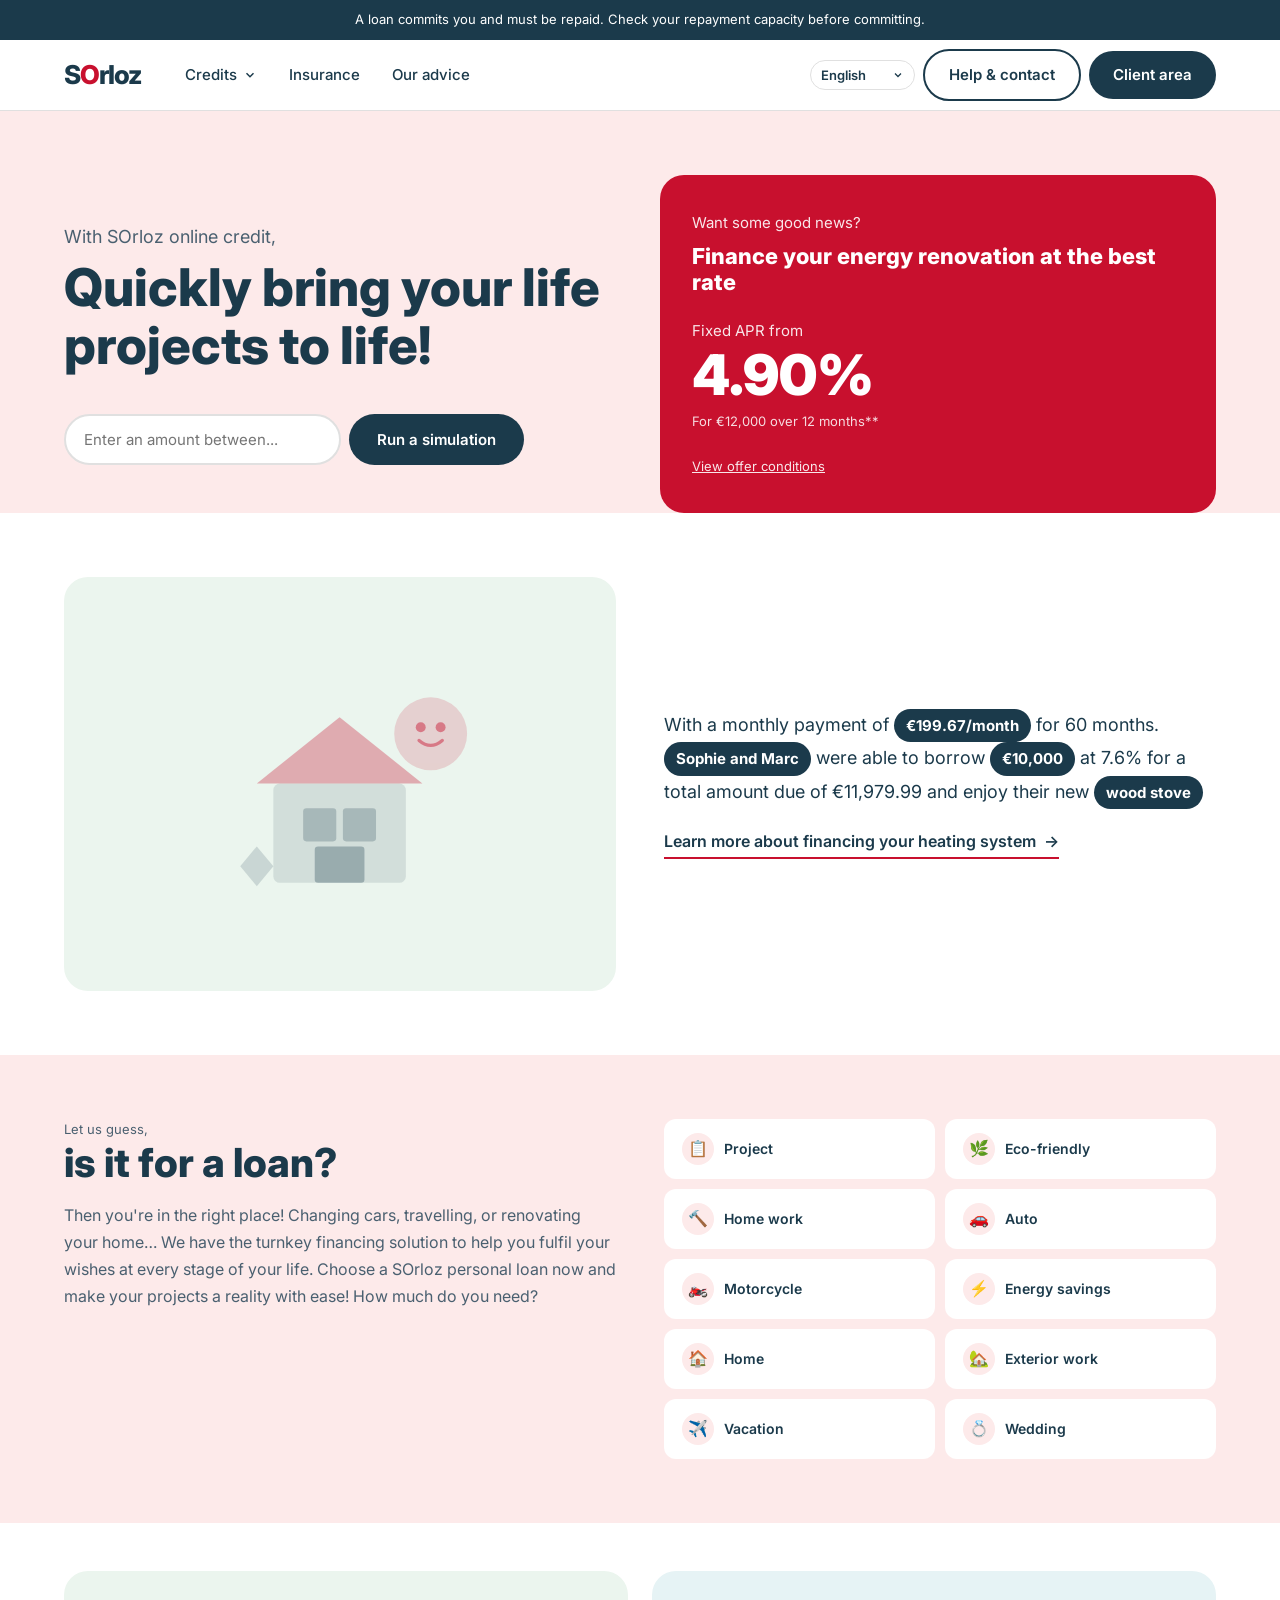
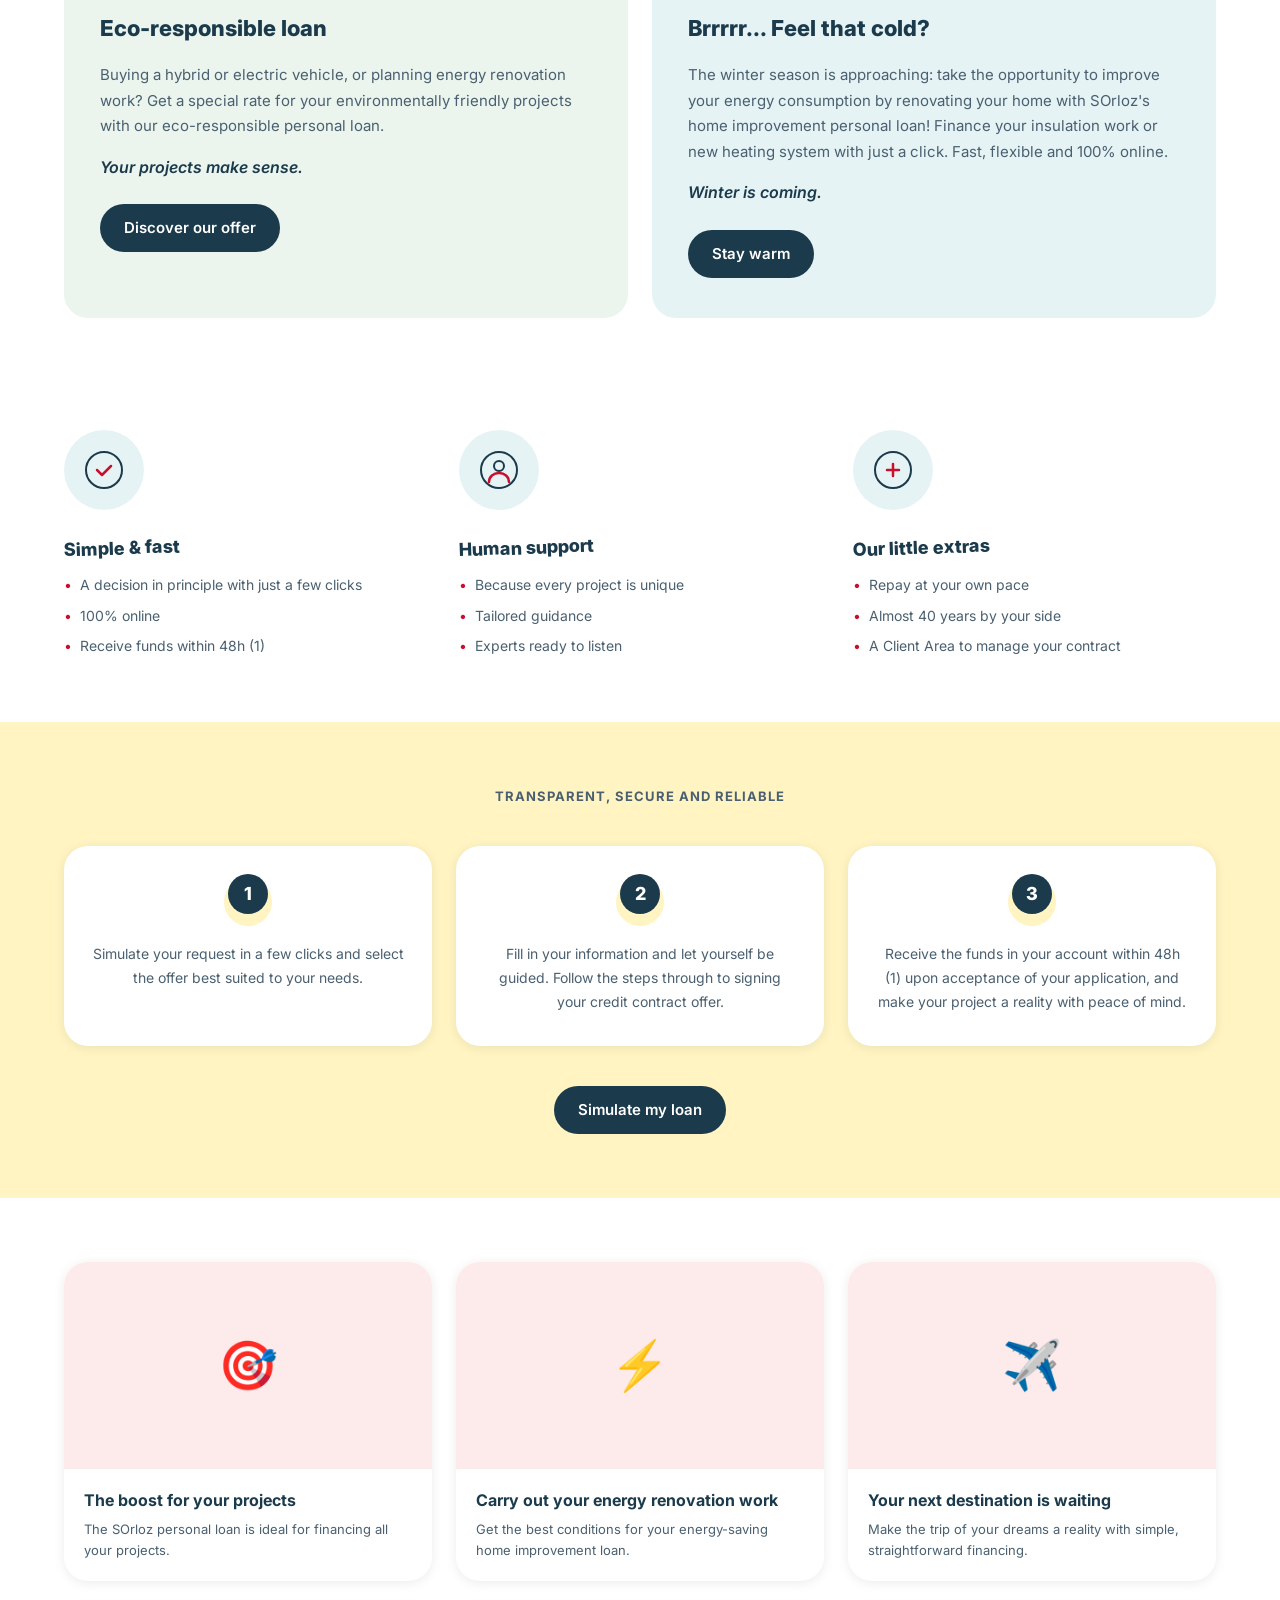
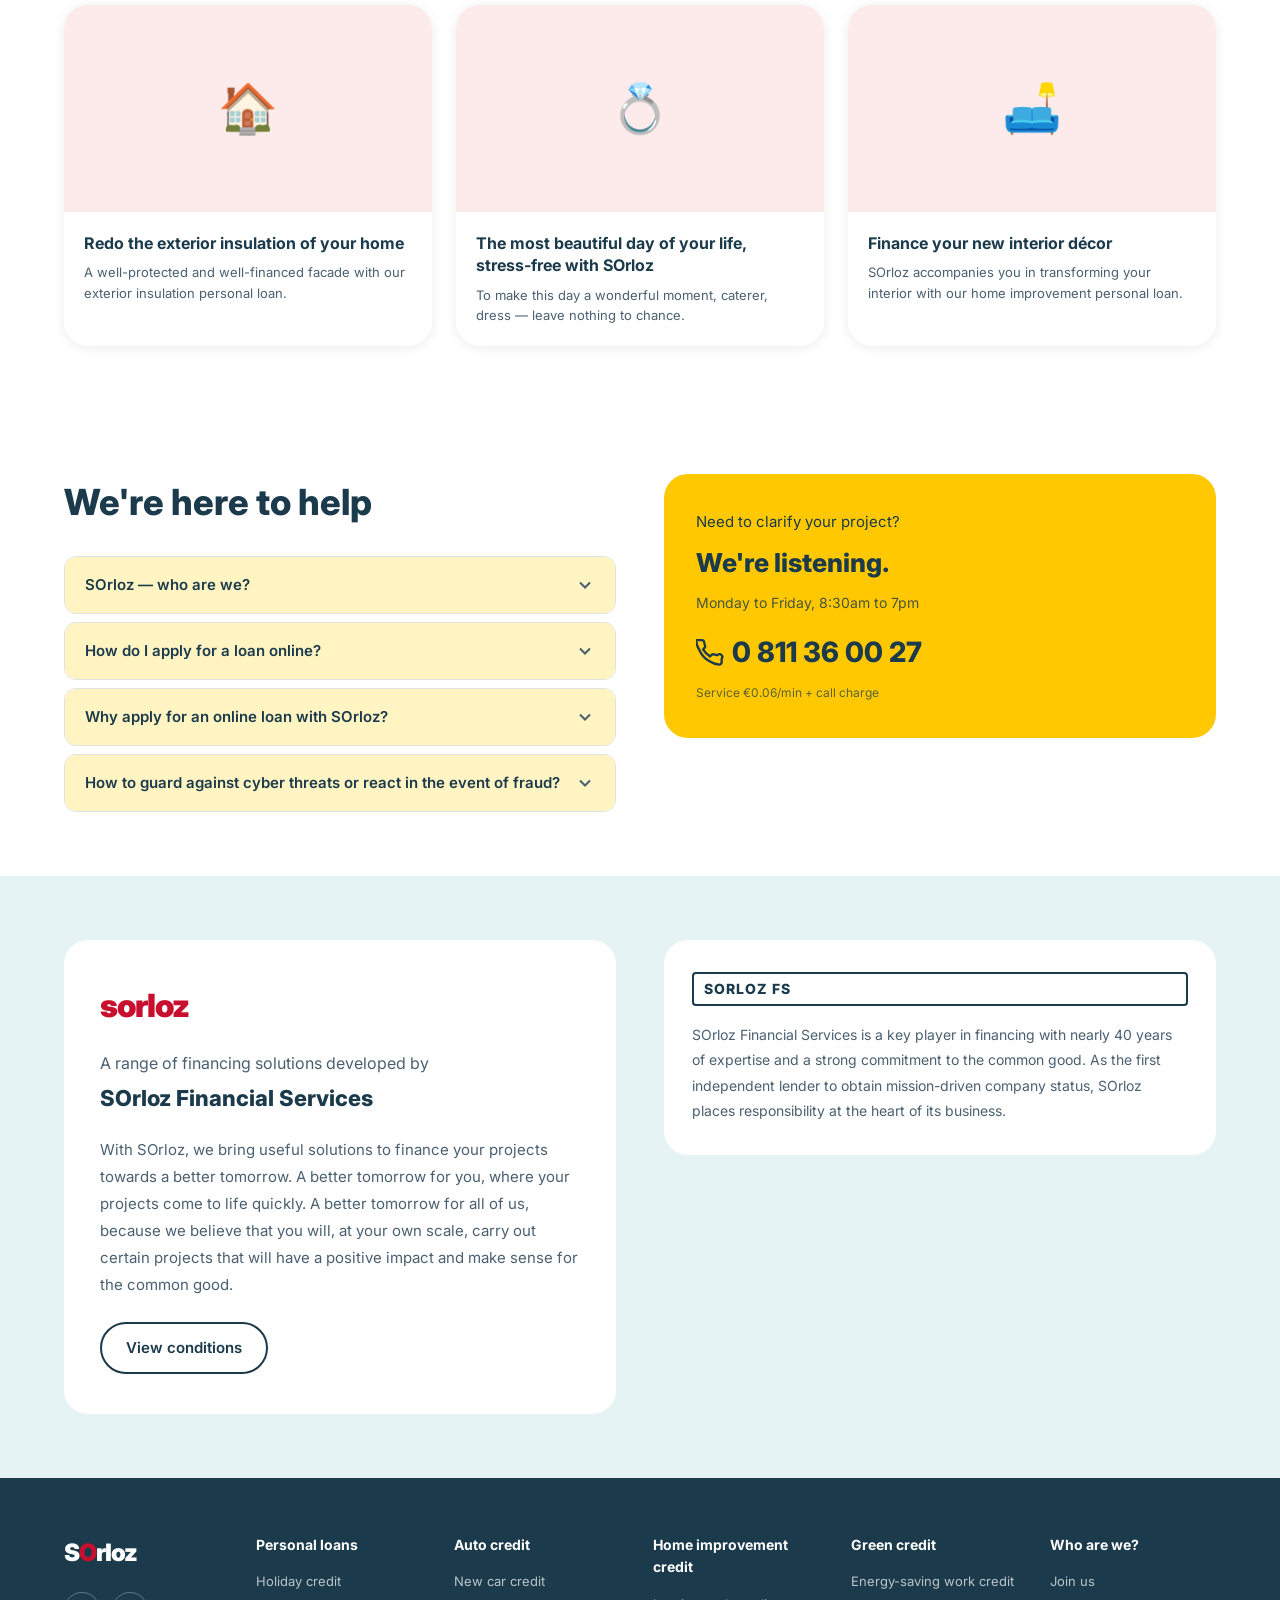
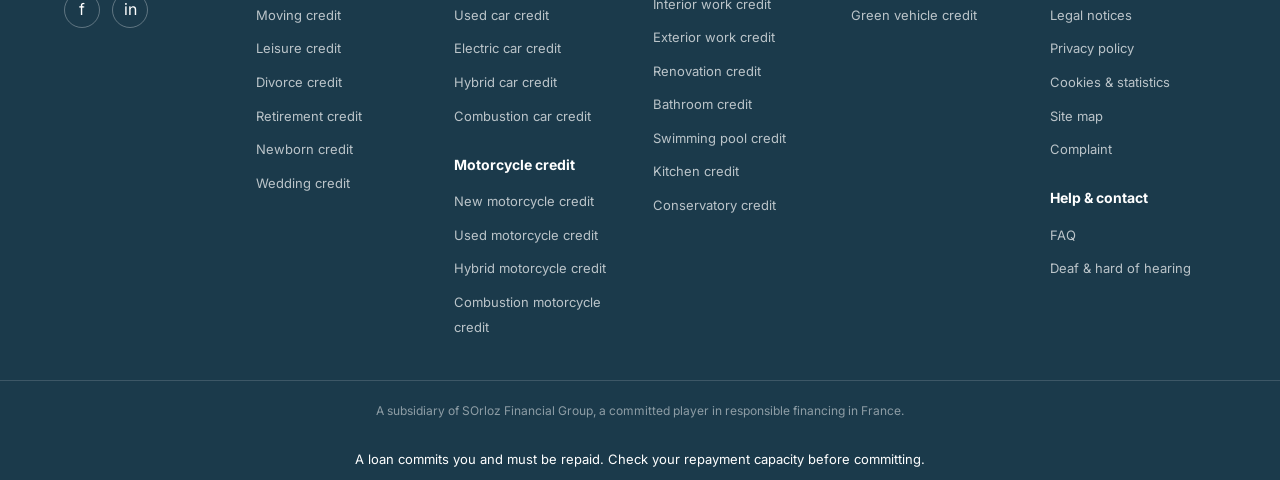
==== sorloz/index.html @ d607efda "feat: rich editorial content on product pages like Meia - Content section: multi-paragraph text with" ====
<!DOCTYPE html>
<html lang="fr">
<head>
  <meta charset="UTF-8">
  <meta name="viewport" content="width=device-width, initial-scale=1.0">
  <title>Le crédit en ligne : au service de vos projets | SOrloz</title>
  <meta name="description" content="SOrloz - Crédit en ligne simple, rapide et 100% en ligne. Financez vos projets de vie dès maintenant.">
  <link rel="preconnect" href="https://fonts.googleapis.com">
  <link rel="preconnect" href="https://fonts.gstatic.com" crossorigin>
  <link href="https://fonts.googleapis.com/css2?family=Inter:wght@400;500;600;700;800;900&display=swap" rel="stylesheet">
  <link rel="stylesheet" href="/assets/css/style.css?v=20260615d">
</head>
<body>

  <!-- ─── Alert bar ──────────────────────────────────────────────────────── -->
  <div class="alert-bar" role="alert">
    <span data-i18n="alert.disclaimer">Un crédit vous engage et doit être remboursé. Vérifiez vos capacités de remboursement avant de vous engager.</span>
  </div>

  <!-- ─── Header ────────────────────────────────────────────────────────── -->
  <header class="site-header">
    <div class="container header-inner">

      <a href="/" class="logo" aria-label="SOrloz - Accueil">
        S<span>O</span>rloz
      </a>

      <!-- Mobile toggle -->
      <button class="nav-toggle" aria-label="Menu" aria-expanded="false">&#9776;</button>

      <nav class="nav-links" aria-label="Navigation principale">
        <!-- Crédits mega-menu -->
        <div class="dropdown">
          <button class="dropdown-trigger nav-link" aria-expanded="false" aria-haspopup="true">
            <span data-i18n="nav.credits">Crédits</span>
            <svg width="14" height="14" viewBox="0 0 24 24" fill="none" stroke="currentColor" stroke-width="2.5">
              <polyline points="6 9 12 15 18 9"/>
            </svg>
          </button>
          <div class="dropdown-menu dropdown-mega" role="menu">
            <div class="mega-col">
              <p class="mega-col-title">Prêts personnels</p>
              <a href="/prets-personnels/credit-auto" role="menuitem">Prêt personnel auto</a>
              <a href="/prets-personnels/credit-moto" role="menuitem">Prêt personnel moto</a>
              <a href="/prets-personnels/credit-travaux" role="menuitem">Prêt personnel travaux</a>
              <a href="/prets-personnels/credit-projet" role="menuitem">Prêt personnel projet</a>
              <a href="/prets-personnels/pret-eco-responsable" role="menuitem">Prêt éco-responsable</a>
              <a href="/prets-personnels" class="mega-cta" role="menuitem">Nos prêts persos →</a>
            </div>
            <div class="mega-col">
              <p class="mega-col-title">Projets</p>
              <a href="/prets-personnels/credit-travaux/credit-terrasse" role="menuitem">Crédit terrasse</a>
              <a href="/prets-personnels/credit-projet/credit-vacances" role="menuitem">Crédit vacances</a>
              <a href="/prets-personnels/credit-travaux/credit-chauffage" role="menuitem">Crédit chauffage</a>
              <a href="/prets-personnels/credit-auto/credit-voiture-electrique" role="menuitem">Crédit voiture électrique</a>
              <a href="/prets-personnels/credit-travaux/credit-isolation" role="menuitem">Crédit isolation</a>
              <a href="/prets-personnels/credit-projet" class="mega-cta" role="menuitem">Votre projet →</a>
            </div>
            <div class="mega-col">
              <p class="mega-col-title">Information</p>
              <a href="/prets-personnels/simulation-credit-auto" role="menuitem">Simulation crédit voiture</a>
              <a href="/prets-personnels/simulation-credit-travaux" role="menuitem">Simulation crédit travaux</a>
              <a href="/prets-personnels/simulation-credit-projet" role="menuitem">Simulation crédit projet</a>
              <a href="/prets-personnels/simulation-credit-mariage" role="menuitem">Simulation crédit mariage</a>
              <a href="/prets-personnels/simulation-credit-moto" role="menuitem">Simulation crédit moto</a>
              <a href="/conseils" class="mega-cta" role="menuitem">Nos guides du crédit →</a>
            </div>
          </div>
        </div>

        <a href="/assurance/nos-assurances-de-prets" class="nav-link" data-i18n="nav.insurance">Assurances</a>
        <a href="/conseils" class="nav-link" data-i18n="nav.advice">Nos conseils</a>
        <div class="mobile-nav-footer">
          <div id="lang-switcher-mobile" role="group" aria-label="Sélection de la langue"></div>
        </div>
      </nav>

      <div class="nav-right">
        <!-- Language switcher -->
        <div id="lang-switcher-wrap" role="group" aria-label="Sélection de la langue"></div>

        <a href="/contact" class="btn btn-outline" data-i18n="nav.help">Aide et contact</a>
        <a href="/espace-client" class="btn btn-primary" data-i18n="nav.client">Espace client</a>
      </div>

    </div>
  </header>

  <main>

    <!-- ─── Hero ──────────────────────────────────────────────────────────── -->
    <section class="hero" aria-labelledby="hero-title">
      <div class="container">
        <div class="hero-inner">

          <div class="hero-left">
            <p class="hero-tagline" data-i18n="hero.tagline">Avec le crédit en ligne SOrloz,</p>
            <h1 class="hero-title" id="hero-title" data-i18n="hero.title">
              Concrétisez rapidement vos projets de vie !
            </h1>
            <div class="hero-sim" role="search">
              <input
                class="sim-input"
                type="number"
                min="5500"
                max="60000"
                data-i18n-placeholder="hero.input.placeholder"
                placeholder="Saisir un montant entre 5 500 € et 60 000 €"
                aria-label="Montant du crédit"
              >
              <button class="btn btn-primary sim-btn" data-i18n="hero.cta">
                Faire une simulation
              </button>
            </div>
          </div>

          <div class="hero-promo" role="complementary" aria-label="Offre promotionnelle">
            <p class="hero-promo-teaser" data-i18n="hero.promo.teaser">Vous voulez une bonne nouvelle ?</p>
            <h2 class="hero-promo-title" data-i18n="hero.promo.title">
              Financez votre rénovation énergétique au meilleur taux
            </h2>
            <p class="hero-promo-rate-label" data-i18n="hero.promo.rate.prefix">TAEG fixe à partir de</p>
            <p class="hero-promo-rate-value" data-i18n="hero.promo.rate.value">4,90%</p>
            <p class="hero-promo-rate-detail" data-i18n="hero.promo.rate.detail">Pour 12 000€ sur 12 mois**</p>
            <a href="#" class="hero-promo-cta" data-i18n="hero.promo.cta">Voir les conditions de l'offre</a>
          </div>

        </div>
      </div>
    </section>

    <!-- ─── Testimonial ────────────────────────────────────────────────────── -->
    <section class="testimonial" aria-label="Témoignage client">
      <div class="container">
        <div class="testimonial-inner">

          <div class="testimonial-visual" aria-hidden="true">
            <svg viewBox="0 0 200 160" fill="none" xmlns="http://www.w3.org/2000/svg">
              <!-- house -->
              <rect x="60" y="80" width="80" height="60" rx="4" fill="#1B3A4B" opacity=".15"/>
              <polygon points="50,80 100,40 150,80" fill="#C8102E" opacity=".4"/>
              <!-- window -->
              <rect x="78" y="95" width="20" height="20" rx="2" fill="#1B3A4B" opacity=".3"/>
              <rect x="102" y="95" width="20" height="20" rx="2" fill="#1B3A4B" opacity=".3"/>
              <!-- door -->
              <rect x="85" y="118" width="30" height="22" rx="2" fill="#1B3A4B" opacity=".4"/>
              <!-- smiley circle -->
              <circle cx="155" cy="50" r="22" fill="#C8102E" opacity=".2"/>
              <circle cx="149" cy="46" r="3" fill="#C8102E" opacity=".6"/>
              <circle cx="161" cy="46" r="3" fill="#C8102E" opacity=".6"/>
              <path d="M148 54 Q155 60 162 54" stroke="#C8102E" stroke-width="2" stroke-linecap="round" opacity=".6"/>
              <!-- diamond -->
              <polygon points="40,130 50,118 60,130 50,142" fill="#1B3A4B" opacity=".2"/>
            </svg>
          </div>

          <div class="testimonial-text">
            <p>
              <span data-i18n="testimonial.prefix">Avec une mensualité de</span>
              <span class="tag" data-i18n="testimonial.rate">199,67 €/mois</span>
              <span data-i18n="testimonial.duration">pendant 60 mois.</span>
              <span class="tag" data-i18n="testimonial.names">Sophie et Marc</span>
              <span data-i18n="testimonial.connector">ont pu emprunter</span>
              <span class="tag" data-i18n="testimonial.amount">10 000 €</span>
              <span data-i18n="testimonial.detail">à 7,6% pour un montant dû de 11 979,99€ et profiter de leur nouveau</span>
              <span class="tag" data-i18n="testimonial.product">poêle à bois</span>
            </p>
            <a href="/prets-personnels/credit-travaux/credit-chauffage" class="testimonial-link" data-i18n="testimonial.link">
              En savoir plus sur le financement de votre système de chauffage
            </a>
          </div>

        </div>
      </div>
    </section>

    <!-- ─── Categories ─────────────────────────────────────────────────────── -->
    <section class="categories" aria-labelledby="categories-heading">
      <div class="container">
        <div class="categories-inner">

          <div class="categories-left">
            <p class="categories-heading" data-i18n="categories.heading">Laissez-nous deviner,</p>
            <h2 class="categories-subheading" id="categories-heading" data-i18n="categories.subheading">
              c'est pour un crédit ?
            </h2>
            <p class="categories-desc" data-i18n="categories.description">
              Alors vous êtes au bon endroit ! Changer de voiture, envie de voyager, ou rénover votre intérieur… Nous avons la solution de financement clé en main pour vous permettre de réaliser vos souhaits à chaque étape de votre vie.
            </p>
          </div>

          <div class="categories-grid" role="list" aria-label="Catégories de projets">
            <a href="/prets-personnels/credit-projet" class="category-btn" role="listitem">
              <span class="category-icon" aria-hidden="true">📋</span>
              <span data-i18n="categories.project">Projet</span>
            </a>
            <a href="/prets-personnels/pret-eco-responsable" class="category-btn" role="listitem">
              <span class="category-icon" aria-hidden="true">🌿</span>
              <span data-i18n="categories.eco">Eco responsable</span>
            </a>
            <a href="/prets-personnels/credit-travaux" class="category-btn" role="listitem">
              <span class="category-icon" aria-hidden="true">🔨</span>
              <span data-i18n="categories.work">Travaux</span>
            </a>
            <a href="/prets-personnels/credit-auto" class="category-btn" role="listitem">
              <span class="category-icon" aria-hidden="true">🚗</span>
              <span data-i18n="categories.auto">Auto</span>
            </a>
            <a href="/prets-personnels/credit-moto" class="category-btn" role="listitem">
              <span class="category-icon" aria-hidden="true">🏍️</span>
              <span data-i18n="categories.moto">Moto</span>
            </a>
            <a href="/prets-personnels/credit-economie-energie" class="category-btn" role="listitem">
              <span class="category-icon" aria-hidden="true">⚡</span>
              <span data-i18n="categories.energy">Economie d'énergie</span>
            </a>
            <a href="/prets-personnels/credit-travaux-maison" class="category-btn" role="listitem">
              <span class="category-icon" aria-hidden="true">🏠</span>
              <span data-i18n="categories.home">Maison</span>
            </a>
            <a href="/prets-personnels/credit-travaux-exterieur" class="category-btn" role="listitem">
              <span class="category-icon" aria-hidden="true">🏡</span>
              <span data-i18n="categories.exterior">Travaux extérieur</span>
            </a>
            <a href="/prets-personnels/simulation-credit-vacances" class="category-btn" role="listitem">
              <span class="category-icon" aria-hidden="true">✈️</span>
              <span data-i18n="categories.vacation">Vacances</span>
            </a>
            <a href="/prets-personnels/simulation-credit-mariage" class="category-btn" role="listitem">
              <span class="category-icon" aria-hidden="true">💍</span>
              <span data-i18n="categories.wedding">Mariage</span>
            </a>
          </div>

        </div>
      </div>
    </section>

    <!-- ─── Promo cards ────────────────────────────────────────────────────── -->
    <section class="promos" aria-label="Offres spéciales">
      <div class="container">
        <div class="promos-inner">

          <div class="promo-card eco">
            <h3 class="promo-card-title" data-i18n="promo.eco.title">Prêt éco-responsable</h3>
            <p class="promo-card-desc" data-i18n="promo.eco.description">
              Vous achetez un véhicule hybride ou électrique ou voulez faire des travaux de rénovation énergétique ? Profitez d'un taux spécial pour vos projets respectueux de l'environnement avec notre prêt personnel éco-responsable.
            </p>
            <p class="promo-card-subtitle" data-i18n="promo.eco.subtitle">Vos projets ont du sens.</p>
            <a href="/prets-personnels/pret-eco-responsable" class="btn btn-primary promo-card-cta" data-i18n="promo.eco.cta">Découvrir notre offre</a>
          </div>

          <div class="promo-card winter">
            <h3 class="promo-card-title" data-i18n="promo.winter.title">Brrrrr... Vous sentez ce froid ?</h3>
            <p class="promo-card-desc" data-i18n="promo.winter.description">
              La période hivernale approche : profitez-en pour améliorer votre consommation énergétique en rénovant votre logement avec le prêt personnel travaux de SOrloz ! Le financement de vos travaux d'isolation ou de votre nouveau système de chauffage à portée de clic. Rapide, flexible et 100% en ligne.
            </p>
            <p class="promo-card-subtitle" data-i18n="promo.winter.subtitle">Winter is coming.</p>
            <a href="/prets-personnels/credit-economie-energie" class="btn btn-primary promo-card-cta" data-i18n="promo.winter.cta">Je reste au chaud</a>
          </div>

        </div>
      </div>
    </section>

    <!-- ─── Features ───────────────────────────────────────────────────────── -->
    <section class="features" aria-labelledby="features-heading">
      <div class="container">
        <div class="features-grid">

          <div class="feature-card">
            <div class="feature-icon-wrap" aria-hidden="true">
              <svg viewBox="0 0 40 40" fill="none">
                <circle cx="20" cy="20" r="18" stroke="#1B3A4B" stroke-width="2"/>
                <path d="M13 20l5 5 9-9" stroke="#C8102E" stroke-width="2.5" stroke-linecap="round" stroke-linejoin="round"/>
              </svg>
            </div>
            <h3 class="feature-title" data-i18n="features.title1">Simple et rapide</h3>
            <ul class="feature-list">
              <li data-i18n="features.1.1">Une réponse de principe en quelques clics</li>
              <li data-i18n="features.1.2">100% en ligne</li>
              <li data-i18n="features.1.3">Obtenez les fonds en 48h (1)</li>
            </ul>
          </div>

          <div class="feature-card">
            <div class="feature-icon-wrap" aria-hidden="true">
              <svg viewBox="0 0 40 40" fill="none">
                <circle cx="20" cy="20" r="18" stroke="#1B3A4B" stroke-width="2"/>
                <circle cx="20" cy="16" r="5" stroke="#1B3A4B" stroke-width="2"/>
                <path d="M10 32c0-5.5 4.5-9 10-9s10 3.5 10 9" stroke="#C8102E" stroke-width="2.5" stroke-linecap="round"/>
              </svg>
            </div>
            <h3 class="feature-title" data-i18n="features.title2">Suivi humain</h3>
            <ul class="feature-list">
              <li data-i18n="features.2.1">Parce que chaque projet est unique</li>
              <li data-i18n="features.2.2">Un accompagnement adapté</li>
              <li data-i18n="features.2.3">Des experts à votre écoute</li>
            </ul>
          </div>

          <div class="feature-card">
            <div class="feature-icon-wrap" aria-hidden="true">
              <svg viewBox="0 0 40 40" fill="none">
                <circle cx="20" cy="20" r="18" stroke="#1B3A4B" stroke-width="2"/>
                <path d="M14 20h12M20 14v12" stroke="#C8102E" stroke-width="2.5" stroke-linecap="round"/>
              </svg>
            </div>
            <h3 class="feature-title" data-i18n="features.title3">Nos petits plus</h3>
            <ul class="feature-list">
              <li data-i18n="features.3.1">Remboursez à votre rythme</li>
              <li data-i18n="features.3.2">Bientôt 40 ans à vos côtés</li>
              <li data-i18n="features.3.3">Un Espace Client pour gérer votre contrat</li>
            </ul>
          </div>

        </div>
      </div>
    </section>

    <!-- ─── Process ────────────────────────────────────────────────────────── -->
    <section class="process" aria-labelledby="process-title" id="simulate">
      <div class="container">
        <p class="process-tagline" id="process-title" data-i18n="process.tagline">Transparent, sécurisé et fiable</p>

        <div class="process-steps">

          <div class="process-step">
            <div class="process-step-icon" aria-hidden="true">
              <div class="process-step-num">1</div>
            </div>
            <p data-i18n="process.step1">
              Simulez votre demande en quelques clics et sélectionnez l'offre la plus adaptée à votre besoin.
            </p>
          </div>

          <div class="process-step">
            <div class="process-step-icon" aria-hidden="true">
              <div class="process-step-num">2</div>
            </div>
            <p data-i18n="process.step2">
              Complétez vos informations et laissez-vous guider. Suivez les étapes jusqu'à la signature de votre offre de contrat de crédit.
            </p>
          </div>

          <div class="process-step">
            <div class="process-step-icon" aria-hidden="true">
              <div class="process-step-num">3</div>
            </div>
            <p data-i18n="process.step3">
              Recevez les fonds sur votre compte sous 48h (1) dès l'acceptation de votre dossier, et concrétisez votre projet en toute sérénité.
            </p>
          </div>

        </div>

        <div class="process-cta">
          <a href="/simulateur" class="btn btn-primary" data-i18n="process.cta">Simuler mon prêt</a>
        </div>

      </div>
    </section>

    <!-- ─── Articles ───────────────────────────────────────────────────────── -->
    <section class="articles" aria-labelledby="articles-heading">
      <div class="container">
        <div class="articles-grid">

          <article class="article-card">
            <a href="/prets-personnels/credit-projet" class="article-link">
              <div class="article-thumb" aria-hidden="true">🎯</div>
              <div class="article-body">
                <h3 class="article-title" data-i18n="articles.1.title">Le coup de pouce pour vos projets</h3>
                <p class="article-excerpt" data-i18n="articles.1.excerpt">Le prêt personnel de SOrloz est idéal pour financer tous vos projets.</p>
              </div>
            </a>
          </article>

          <article class="article-card">
            <a href="/prets-personnels/credit-economie-energie" class="article-link">
              <div class="article-thumb" aria-hidden="true">⚡</div>
              <div class="article-body">
                <h3 class="article-title" data-i18n="articles.2.title">Réalisez vos travaux de rénovation énergétique</h3>
                <p class="article-excerpt" data-i18n="articles.2.excerpt">Obtenez les meilleures conditions pour votre prêt travaux économie d'énergie.</p>
              </div>
            </a>
          </article>

          <article class="article-card">
            <a href="/prets-personnels/credit-projet/credit-vacances" class="article-link">
              <div class="article-thumb" aria-hidden="true">✈️</div>
              <div class="article-body">
                <h3 class="article-title" data-i18n="articles.3.title">Votre prochaine destination vous attend</h3>
                <p class="article-excerpt" data-i18n="articles.3.excerpt">Réalisez le voyage de vos rêves grâce au financement en toute simplicité.</p>
              </div>
            </a>
          </article>

          <article class="article-card">
            <a href="/prets-personnels/credit-travaux-exterieur" class="article-link">
              <div class="article-thumb" aria-hidden="true">🏠</div>
              <div class="article-body">
                <h3 class="article-title" data-i18n="articles.4.title">Refaire l'isolation extérieure de votre maison</h3>
                <p class="article-excerpt" data-i18n="articles.4.excerpt">Une façade bien protégée et bien financée avec notre prêt personnel isolation extérieure.</p>
              </div>
            </a>
          </article>

          <article class="article-card">
            <a href="/prets-personnels/credit-projet/credit-mariage" class="article-link">
              <div class="article-thumb" aria-hidden="true">💍</div>
              <div class="article-body">
                <h3 class="article-title" data-i18n="articles.5.title">Le plus beau jour de votre vie sans stress avec SOrloz</h3>
                <p class="article-excerpt" data-i18n="articles.5.excerpt">Pour faire de ce jour un merveilleux moment, traiteur, robe, n'omettez aucun détail.</p>
              </div>
            </a>
          </article>

          <article class="article-card">
            <a href="/prets-personnels/credit-travaux/credit-amenagement" class="article-link">
              <div class="article-thumb" aria-hidden="true">🛋️</div>
              <div class="article-body">
                <h3 class="article-title" data-i18n="articles.6.title">Financer votre nouvelle décoration intérieure</h3>
                <p class="article-excerpt" data-i18n="articles.6.excerpt">SOrloz vous accompagne dans le changement de votre intérieur avec notre prêt personnel aménagement.</p>
              </div>
            </a>
          </article>

        </div>
      </div>
    </section>

    <!-- ─── FAQ ────────────────────────────────────────────────────────────── -->
    <section class="faq" aria-labelledby="faq-title">
      <div class="container">
        <div class="faq-inner">

          <div class="faq-left">
            <h2 class="faq-title" id="faq-title" data-i18n="faq.title">Nous sommes là pour vous aider</h2>

            <div class="faq-list" role="list">

              <div class="faq-item" role="listitem">
                <button class="faq-question" aria-expanded="false">
                  <span data-i18n="faq.q1">SOrloz, qui sommes-nous ?</span>
                  <svg class="faq-chevron" width="20" height="20" viewBox="0 0 24 24" fill="none" stroke="currentColor" stroke-width="2.5" aria-hidden="true">
                    <polyline points="6 9 12 15 18 9"/>
                  </svg>
                </button>
                <div class="faq-answer" aria-hidden="true">
                  <div class="faq-answer-inner" data-i18n="faq.a1">
                    SOrloz est votre partenaire de confiance pour le financement de vos projets personnels.
                  </div>
                </div>
              </div>

              <div class="faq-item" role="listitem">
                <button class="faq-question" aria-expanded="false">
                  <span data-i18n="faq.q2">Comment faire ma demande de crédit en ligne ?</span>
                  <svg class="faq-chevron" width="20" height="20" viewBox="0 0 24 24" fill="none" stroke="currentColor" stroke-width="2.5" aria-hidden="true">
                    <polyline points="6 9 12 15 18 9"/>
                  </svg>
                </button>
                <div class="faq-answer" aria-hidden="true">
                  <div class="faq-answer-inner" data-i18n="faq.a2">
                    Rien de plus simple : utilisez notre simulateur.
                  </div>
                </div>
              </div>

              <div class="faq-item" role="listitem">
                <button class="faq-question" aria-expanded="false">
                  <span data-i18n="faq.q3">Pourquoi faire ma demande de crédit en ligne avec SOrloz ?</span>
                  <svg class="faq-chevron" width="20" height="20" viewBox="0 0 24 24" fill="none" stroke="currentColor" stroke-width="2.5" aria-hidden="true">
                    <polyline points="6 9 12 15 18 9"/>
                  </svg>
                </button>
                <div class="faq-answer" aria-hidden="true">
                  <div class="faq-answer-inner" data-i18n="faq.a3">
                    SOrloz vous offre une réponse rapide et des fonds disponibles en 48h.
                  </div>
                </div>
              </div>

              <div class="faq-item" role="listitem">
                <button class="faq-question" aria-expanded="false">
                  <span data-i18n="faq.q4">Comment se prémunir des cybermenaces ou réagir en cas de fraude ?</span>
                  <svg class="faq-chevron" width="20" height="20" viewBox="0 0 24 24" fill="none" stroke="currentColor" stroke-width="2.5" aria-hidden="true">
                    <polyline points="6 9 12 15 18 9"/>
                  </svg>
                </button>
                <div class="faq-answer" aria-hidden="true">
                  <div class="faq-answer-inner" data-i18n="faq.a4">
                    Ne communiquez jamais vos codes d'accès ou mots de passe.
                  </div>
                </div>
              </div>

            </div>
          </div>

          <div class="faq-right">
            <div class="contact-box" role="complementary" aria-label="Contact">
              <p class="contact-box-teaser" data-i18n="contact.teaser">Besoin de préciser votre projet ?</p>
              <p class="contact-box-headline" data-i18n="contact.headline">On vous écoute.</p>
              <p class="contact-box-hours" data-i18n="contact.hours">du lundi au vendredi de 8h30 à 19h</p>
              <p class="contact-box-phone">
                <svg width="28" height="28" viewBox="0 0 24 24" fill="none" stroke="currentColor" stroke-width="2" aria-hidden="true">
                  <path d="M22 16.92v3a2 2 0 01-2.18 2 19.79 19.79 0 01-8.63-3.07A19.5 19.5 0 013.07 9.81a19.79 19.79 0 01-3.07-8.67A2 2 0 012 1h3a2 2 0 012 1.72c.127.96.361 1.903.7 2.81a2 2 0 01-.45 2.11L6.09 8.91a16 16 0 006 6l1.27-1.27a2 2 0 012.11-.45c.907.339 1.85.573 2.81.7A2 2 0 0122 16.92z"/>
                </svg>
                <span data-i18n="contact.phone">0 811 36 00 27</span>
              </p>
              <p class="contact-box-rate" data-i18n="contact.rate">Service 0,06 €/min + prix appel</p>
            </div>
          </div>

        </div>
      </div>
    </section>

    <!-- ─── About ──────────────────────────────────────────────────────────── -->
    <section class="about" aria-labelledby="about-heading">
      <div class="container">
        <div class="about-inner">

          <div class="about-left">
            <div class="about-logo" aria-hidden="true">sorloz</div>
            <p class="about-tagline" data-i18n="about.tagline">Une gamme de solutions de financement développée par</p>
            <h2 class="about-entity" id="about-heading" data-i18n="about.entity">SOrloz Financial Services</h2>
            <p class="about-desc" data-i18n="about.description">
              Avec SOrloz, nous apportons des solutions utiles pour financer vos projets vers un meilleur lendemain. Un meilleur lendemain pour vous, où vos projets se concrétisent rapidement. Un meilleur lendemain pour nous tous, car nous sommes persuadés que vous réaliserez, à votre échelle, certains projets qui auront un impact positif et du sens pour le bien commun.
            </p>
            <a href="/infos/mentions-legales" class="btn btn-outline about-cta" style="margin-top:24px" data-i18n="about.cta">Voir les conditions</a>
          </div>

          <div class="about-company-card">
            <div class="about-company-logo" aria-label="SOrloz Financial Services">SOrloz FS</div>
            <p class="about-company-text" data-i18n="about.company">
              SOrloz Financial Services est un acteur incontournable du financement avec près de 40 ans d'expertise et un engagement fort pour le bien commun. Premier financeur à avoir obtenu le statut d'entreprise à mission, SOrloz place la responsabilité au cœur de son activité.
            </p>
          </div>

        </div>
      </div>
    </section>

  </main>

  <!-- ─── Footer ────────────────────────────────────────────────────────────── -->
  <footer class="site-footer" aria-label="Pied de page">

    <div class="footer-main">
      <div class="container">
        <div class="footer-grid">

          <div class="footer-brand-col">
            <a href="/" class="footer-logo" aria-label="SOrloz - Accueil">S<span>O</span>rloz</a>
            <div class="footer-social" aria-label="Réseaux sociaux">
              <a href="#" class="social-link" aria-label="Facebook">f</a>
              <a href="#" class="social-link" aria-label="LinkedIn">in</a>
            </div>
          </div>

          <div class="footer-col">
            <h3 class="footer-col-title" data-i18n="footer.personal">Prêts personnels</h3>
            <ul class="footer-links">
              <li><a href="/prets-personnels/credit-projet/credit-vacances" data-i18n="footer.personal.vacation">Crédit vacances</a></li>
              <li><a href="/prets-personnels/credit-projet/credit-demenagement" data-i18n="footer.personal.moving">Crédit déménagement</a></li>
              <li><a href="/prets-personnels/credit-projet/credit-loisirs" data-i18n="footer.personal.leisure">Crédit loisirs</a></li>
              <li><a href="/prets-personnels/credit-projet/credit-divorce" data-i18n="footer.personal.divorce">Crédit divorce</a></li>
              <li><a href="/prets-personnels/credit-projet/credit-retraite" data-i18n="footer.personal.retirement">Crédit retraite</a></li>
              <li><a href="/prets-personnels/credit-projet/credit-naissance" data-i18n="footer.personal.birth">Crédit naissance</a></li>
              <li><a href="/prets-personnels/credit-projet/credit-mariage" data-i18n="footer.personal.wedding">Crédit mariage</a></li>
            </ul>
          </div>

          <div class="footer-col">
            <h3 class="footer-col-title" data-i18n="footer.auto">Crédit auto</h3>
            <ul class="footer-links">
              <li><a href="/prets-personnels/credit-auto/credit-voiture-neuve" data-i18n="footer.auto.new">Crédit voiture neuve</a></li>
              <li><a href="/prets-personnels/credit-auto/credit-voiture-occasion" data-i18n="footer.auto.used">Crédit voiture occasion</a></li>
              <li><a href="/prets-personnels/credit-auto/credit-voiture-electrique" data-i18n="footer.auto.electric">Crédit voiture électrique</a></li>
              <li><a href="/prets-personnels/credit-auto/credit-voiture-hybride" data-i18n="footer.auto.hybrid">Crédit voiture hybride</a></li>
              <li><a href="/prets-personnels/credit-auto/credit-voiture-thermique" data-i18n="footer.auto.thermal">Crédit voiture thermique</a></li>
            </ul>
            <br>
            <h3 class="footer-col-title" data-i18n="footer.moto">Crédit moto</h3>
            <ul class="footer-links">
              <li><a href="/prets-personnels/credit-moto/credit-moto-neuve" data-i18n="footer.moto.new">Crédit moto neuve</a></li>
              <li><a href="/prets-personnels/credit-moto/credit-moto-occasion" data-i18n="footer.moto.used">Crédit moto occasion</a></li>
              <li><a href="/prets-personnels/credit-moto/credit-moto-hybride" data-i18n="footer.moto.hybrid">Crédit moto hybride</a></li>
              <li><a href="/prets-personnels/credit-moto/credit-moto-thermique" data-i18n="footer.moto.thermal">Crédit moto thermique</a></li>
            </ul>
          </div>

          <div class="footer-col">
            <h3 class="footer-col-title" data-i18n="footer.work">Crédit travaux</h3>
            <ul class="footer-links">
              <li><a href="/prets-personnels/credit-travaux-interieur" data-i18n="footer.work.interior">Crédit travaux intérieur</a></li>
              <li><a href="/prets-personnels/credit-travaux-exterieur" data-i18n="footer.work.exterior">Crédit travaux extérieur</a></li>
              <li><a href="/prets-personnels/credit-travaux/credit-renovation" data-i18n="footer.work.renovation">Crédit rénovation</a></li>
              <li><a href="/prets-personnels/credit-travaux/credit-salle-de-bain" data-i18n="footer.work.bathroom">Crédit salle de bain</a></li>
              <li><a href="/prets-personnels/credit-travaux/credit-piscine" data-i18n="footer.work.pool">Crédit piscine</a></li>
              <li><a href="/prets-personnels/credit-travaux/credit-cuisine" data-i18n="footer.work.kitchen">Crédit cuisine</a></li>
              <li><a href="/prets-personnels/credit-travaux/credit-veranda" data-i18n="footer.work.veranda">Crédit véranda</a></li>
            </ul>
          </div>

          <div class="footer-col">
            <h3 class="footer-col-title" data-i18n="footer.green">Crédit vert</h3>
            <ul class="footer-links">
              <li><a href="/prets-personnels/credit-economie-energie" data-i18n="footer.green.energy">Crédit économie d'énergie</a></li>
              <li><a href="/prets-personnels/credit-vehicule-vert" data-i18n="footer.green.vehicle">Crédit véhicule vert</a></li>
            </ul>
          </div>

          <div class="footer-col">
            <h3 class="footer-col-title" data-i18n="footer.about">Qui sommes nous ?</h3>
            <ul class="footer-links">
              <li><a href="/infos/qui-sommes-nous" data-i18n="footer.about.join">Nous rejoindre</a></li>
              <li><a href="/infos/mentions-legales" data-i18n="footer.about.legal">Mentions légales</a></li>
              <li><a href="/infos/politique-de-confidentialite" data-i18n="footer.about.privacy">Politique de confidentialité</a></li>
              <li><a href="/infos/cookies-et-statistiques" data-i18n="footer.about.cookies">Cookies et statistiques</a></li>
              <li><a href="/infos/plan-site" data-i18n="footer.about.sitemap">Plan du site</a></li>
              <li><a href="/faq/faire-une-reclamation" data-i18n="footer.about.complaint">Réclamation</a></li>
            </ul>
            <br>
            <h3 class="footer-col-title" data-i18n="footer.help">Aide et contact</h3>
            <ul class="footer-links">
              <li><a href="/faq" data-i18n="footer.help.faq">Foire aux questions</a></li>
              <li><a href="/infos/service-sourds-et-malentendants" data-i18n="footer.help.deaf">Sourds et malentendants</a></li>
            </ul>
          </div>

        </div>
      </div>
    </div>

    <div class="footer-bottom">
      <div class="container">
        <p class="footer-legal" data-i18n="footer.legal">
          Une filiale de SOrloz Financial Group, acteur engagé du financement responsable en France.
        </p>
      </div>
    </div>

  </footer>

  <!-- ─── Alert bar (bottom) ─────────────────────────────────────────────── -->
  <div class="alert-bar" role="contentinfo">
    <span data-i18n="alert.disclaimer">Un crédit vous engage et doit être remboursé. Vérifiez vos capacités de remboursement avant de vous engager.</span>
  </div>

  <script src="/assets/js/pages.js?v=20260617k"></script>
  <script src="/assets/js/app.js?v=20260617h"></script>
</body>
</html>
---- assets/css/style.css ----
/* ─── Variables ─────────────────────────────────────────────────────────────── */
:root {
  --red:        #C8102E;
  --red-hover:  #a50d26;
  --dark:       #1B3A4B;
  --dark-light: #2c5066;
  --pink-bg:    #FDEAEA;
  --green-bg:   #EBF5EE;
  --yellow-bg:  #FFF4C2;
  --teal-bg:    #E6F3F5;
  --card-bg:    #ffffff;
  --text:       #1B3A4B;
  --text-light: #4a6070;
  --border:     #e0e0e0;
  --radius-sm:  6px;
  --radius:     12px;
  --radius-lg:  24px;
  --shadow:     0 2px 12px rgba(0,0,0,.08);
  --shadow-md:  0 4px 20px rgba(0,0,0,.12);
  --font:       'Inter', 'Segoe UI', Arial, sans-serif;
  --max-w:      1200px;
}

/* ─── Reset ─────────────────────────────────────────────────────────────────── */
*, *::before, *::after { box-sizing: border-box; margin: 0; padding: 0; }
html { scroll-behavior: smooth; }
body {
  font-family: var(--font);
  color: var(--text);
  background: #fff;
  line-height: 1.6;
  font-size: 16px;
}
img { max-width: 100%; display: block; }
a { color: inherit; text-decoration: none; }
ul { list-style: none; }
button { cursor: pointer; font-family: inherit; border: none; background: none; }

/* ─── Utility ───────────────────────────────────────────────────────────────── */
.container { max-width: var(--max-w); margin: 0 auto; padding: 0 24px; }
.btn {
  display: inline-flex; align-items: center; justify-content: center;
  padding: 12px 24px; border-radius: 50px; font-weight: 600;
  font-size: 15px; transition: background .2s, transform .1s;
}
.btn:active { transform: scale(.98); }
.btn-primary { background: var(--dark); color: #fff; }
.btn-primary:hover { background: var(--dark-light); }
.btn-outline {
  background: transparent; color: var(--dark);
  border: 2px solid var(--dark);
}
.btn-outline:hover { background: var(--dark); color: #fff; }
.btn-red { background: var(--red); color: #fff; }
.btn-red:hover { background: var(--red-hover); }
.tag {
  display: inline-block; background: var(--dark); color: #fff;
  padding: 4px 12px; border-radius: 50px; font-weight: 700; font-size: 15px;
}
.tag-green { background: var(--green-bg); color: var(--dark); }

/* ─── Alert bar ─────────────────────────────────────────────────────────────── */
.alert-bar {
  background: var(--dark);
  color: #fff;
  text-align: center;
  font-size: 13px;
  padding: 10px 24px;
  line-height: 1.5;
}

/* ─── Header / Nav ──────────────────────────────────────────────────────────── */
.site-header {
  background: #fff;
  border-bottom: 1px solid var(--border);
  position: sticky; top: 0; z-index: 100;
}
.header-inner {
  display: flex; align-items: center; gap: 32px;
  height: 70px;
}
.logo {
  font-size: 26px; font-weight: 800; color: var(--dark);
  letter-spacing: -1px; flex-shrink: 0;
}
.logo span { color: var(--red); }

.nav-links {
  display: flex; align-items: center; gap: 8px; flex: 1;
}
.nav-link {
  padding: 8px 12px; border-radius: var(--radius-sm);
  font-size: 15px; font-weight: 500; color: var(--text);
  transition: background .15s;
  white-space: nowrap;
}
.nav-link:hover { background: var(--pink-bg); }

/* dropdown */
.dropdown { position: relative; }
.dropdown-trigger {
  display: flex; align-items: center; gap: 6px;
  padding: 8px 12px; border-radius: var(--radius-sm);
  font-size: 15px; font-weight: 500; cursor: pointer;
  transition: background .15s;
}
.dropdown-trigger:hover { background: var(--pink-bg); }
.dropdown-trigger svg { transition: transform .2s; }
.dropdown-trigger[aria-expanded="true"] svg { transform: rotate(180deg); }
.dropdown-menu {
  position: absolute; top: calc(100% + 8px); left: 0;
  background: #fff; border-radius: var(--radius);
  box-shadow: var(--shadow-md); min-width: 200px;
  padding: 8px 0; opacity: 0; visibility: hidden;
  transform: translateY(-8px); transition: all .2s;
}
.dropdown-menu.open { opacity: 1; visibility: visible; transform: translateY(0); }
.dropdown-menu a {
  display: block; padding: 10px 20px;
  font-size: 14px; font-weight: 500;
  transition: background .15s;
}
.dropdown-menu a:hover { background: var(--pink-bg); }

/* mega-menu */
.dropdown-mega {
  min-width: 680px; left: 50%; transform: translateX(-50%) translateY(-8px);
  padding: 20px; display: flex; gap: 0;
}
.dropdown-mega.open { transform: translateX(-50%) translateY(0); opacity: 1; visibility: visible; }
.mega-col {
  flex: 1; padding: 0 16px;
  border-right: 1px solid var(--border);
}
.mega-col:last-child { border-right: none; }
.mega-col-title {
  font-size: 11px; font-weight: 700; letter-spacing: .06em;
  text-transform: uppercase; color: var(--text-light);
  margin-bottom: 10px; padding: 0 4px;
}
.mega-col a { padding: 7px 4px; border-radius: 4px; font-size: 13px; }
.mega-col a:hover { background: var(--pink-bg); padding-left: 8px; }
.mega-cta {
  margin-top: 10px; color: var(--red) !important;
  font-weight: 600 !important; font-size: 13px !important;
}

.nav-right {
  display: flex; align-items: center; gap: 8px; margin-left: auto; flex-shrink: 0;
}
.nav-toggle { display: none; }

/* lang select dropdown */
#lang-switcher-wrap { display: flex; align-items: center; }
.lang-select {
  padding: 6px 28px 6px 10px; border-radius: 50px;
  border: 1px solid var(--border); font-family: var(--font);
  font-size: 13px; font-weight: 600; color: var(--text);
  background: #fff url("data:image/svg+xml,%3Csvg xmlns='http://www.w3.org/2000/svg' width='12' height='12' viewBox='0 0 24 24' fill='none' stroke='%231B3A4B' stroke-width='2.5'%3E%3Cpolyline points='6 9 12 15 18 9'/%3E%3C/svg%3E") no-repeat right 10px center;
  appearance: none; cursor: pointer; transition: border-color .15s;
  outline: none;
}
.lang-select:focus { border-color: var(--dark); }

/* ─── Hero ──────────────────────────────────────────────────────────────────── */
.hero {
  background: var(--pink-bg);
  padding: 64px 0 0;
  overflow: hidden;
}
.hero-inner {
  display: grid; grid-template-columns: 1fr 1fr;
  gap: 40px; align-items: center;
}
.hero-tagline {
  font-size: 18px; font-weight: 400; color: var(--text-light);
  margin-bottom: 8px;
}
.hero-title {
  font-size: clamp(36px, 5vw, 52px);
  font-weight: 800; line-height: 1.1;
  color: var(--dark); margin-bottom: 40px;
}
.hero-sim {
  display: flex; gap: 8px; max-width: 460px;
}
.sim-input {
  flex: 1; padding: 14px 18px; border-radius: 50px;
  border: 2px solid var(--border); font-size: 15px;
  font-family: inherit; color: var(--text);
  transition: border-color .2s;
  outline: none;
}
.sim-input:focus { border-color: var(--dark); }
.sim-input.error { border-color: var(--red); }
.sim-btn { border-radius: 50px; padding: 14px 28px; flex-shrink: 0; }

/* promo card */
.hero-promo {
  background: var(--red);
  border-radius: var(--radius-lg);
  padding: 36px 32px;
  color: #fff;
  align-self: stretch;
  display: flex; flex-direction: column; justify-content: center;
}
.hero-promo-teaser { font-size: 15px; margin-bottom: 8px; opacity: .9; }
.hero-promo-title {
  font-size: 22px; font-weight: 800; line-height: 1.2;
  margin-bottom: 24px;
}
.hero-promo-rate-label { font-size: 15px; opacity: .9; margin-bottom: 4px; }
.hero-promo-rate-value {
  font-size: 56px; font-weight: 900; line-height: 1;
  margin-bottom: 8px;
}
.hero-promo-rate-detail { font-size: 13px; opacity: .85; margin-bottom: 24px; }
.hero-promo-cta {
  font-size: 13px; text-decoration: underline; opacity: .9;
  cursor: pointer; display: inline-block;
}

/* ─── Testimonial ───────────────────────────────────────────────────────────── */
.testimonial {
  padding: 64px 0;
  background: #fff;
}
.testimonial-inner {
  display: grid; grid-template-columns: 1fr 1fr;
  gap: 48px; align-items: center;
}
.testimonial-visual {
  background: var(--green-bg);
  border-radius: var(--radius-lg);
  aspect-ratio: 4/3;
  display: flex; align-items: center; justify-content: center;
  overflow: hidden;
}
.testimonial-visual svg { width: 60%; opacity: .8; }
.testimonial-text p { font-size: 18px; line-height: 1.7; }
.testimonial-text .tag { font-size: 15px; }
.testimonial-link {
  display: inline-flex; align-items: center; gap: 8px;
  margin-top: 20px; font-weight: 600; color: var(--dark);
  border-bottom: 2px solid var(--red); padding-bottom: 2px;
}
.testimonial-link::after { content: '→'; }

/* ─── Categories ────────────────────────────────────────────────────────────── */
.categories { padding: 64px 0; background: var(--pink-bg); }
.categories-inner {
  display: grid; grid-template-columns: 1fr 1fr;
  gap: 48px; align-items: start;
}
.categories-heading { font-size: 13px; color: var(--text-light); font-weight: 400; }
.categories-subheading {
  font-size: clamp(28px, 4vw, 40px); font-weight: 800;
  line-height: 1.15; margin-bottom: 16px;
}
.categories-desc { font-size: 16px; color: var(--text-light); line-height: 1.7; }
.categories-grid {
  display: grid; grid-template-columns: 1fr 1fr;
  gap: 10px;
}
.category-btn {
  display: flex; align-items: center; gap: 10px;
  padding: 12px 16px; background: #fff;
  border-radius: var(--radius); font-size: 14px; font-weight: 600;
  color: var(--dark); border: 2px solid transparent;
  transition: border-color .15s, box-shadow .15s;
}
.category-btn:hover { border-color: var(--red); box-shadow: var(--shadow); }
.category-icon {
  width: 32px; height: 32px; flex-shrink: 0;
  background: var(--pink-bg); border-radius: 50%;
  display: flex; align-items: center; justify-content: center;
  font-size: 16px;
}
.categories-inner > .categories-right { background: var(--red); }

/* ─── Promo cards ───────────────────────────────────────────────────────────── */
.promos { padding: 48px 0; }
.promos-inner {
  display: grid; grid-template-columns: 1fr 1fr;
  gap: 24px;
}
.promo-card {
  border-radius: var(--radius-lg);
  padding: 40px 36px;
  display: flex; flex-direction: column; gap: 16px;
}
.promo-card.eco { background: var(--green-bg); }
.promo-card.winter { background: var(--teal-bg); }
.promo-card-title {
  font-size: 22px; font-weight: 800; color: var(--dark);
}
.promo-card-desc { font-size: 15px; color: var(--text-light); line-height: 1.7; }
.promo-card-subtitle { font-style: italic; color: var(--dark); font-weight: 600; }
.promo-card-cta { align-self: flex-start; margin-top: 8px; }

/* ─── Features ──────────────────────────────────────────────────────────────── */
.features { padding: 64px 0; }
.features-grid {
  display: grid; grid-template-columns: repeat(3, 1fr);
  gap: 32px;
}
.feature-card {
  display: flex; flex-direction: column; gap: 16px;
}
.feature-icon-wrap {
  width: 80px; height: 80px;
  border-radius: 50%;
  background: var(--teal-bg);
  display: flex; align-items: center; justify-content: center;
  margin-bottom: 4px;
}
.feature-icon-wrap svg { width: 40px; height: 40px; }
.feature-title {
  font-size: 18px; font-weight: 800; color: var(--dark);
  transform: rotate(-2deg); display: inline-block;
}
.feature-list { display: flex; flex-direction: column; gap: 8px; }
.feature-list li {
  font-size: 14px; color: var(--text-light); padding-left: 16px;
  position: relative;
}
.feature-list li::before {
  content: '•'; position: absolute; left: 0; color: var(--red);
}

/* ─── Process ───────────────────────────────────────────────────────────────── */
.process {
  background: var(--yellow-bg);
  padding: 64px 0;
}
.process-tagline {
  text-align: center; font-size: 13px; font-weight: 700;
  text-transform: uppercase; letter-spacing: 1px;
  color: var(--text-light); margin-bottom: 40px;
}
.process-steps {
  display: grid; grid-template-columns: repeat(3, 1fr);
  gap: 24px; margin-bottom: 40px;
}
.process-step {
  background: #fff; border-radius: var(--radius-lg);
  padding: 32px 28px; text-align: center;
  box-shadow: var(--shadow);
}
.process-step-num {
  width: 40px; height: 40px; border-radius: 50%;
  background: var(--dark); color: #fff;
  display: flex; align-items: center; justify-content: center;
  font-weight: 800; font-size: 18px;
  margin: 0 auto 16px;
}
.process-step-icon {
  width: 48px; height: 48px; margin: 0 auto 16px;
  background: var(--yellow-bg); border-radius: 50%;
  display: flex; align-items: center; justify-content: center;
  font-size: 22px;
}
.process-step p { font-size: 14px; color: var(--text-light); line-height: 1.7; }
.process-cta { text-align: center; }

/* ─── Articles ──────────────────────────────────────────────────────────────── */
.articles { padding: 64px 0; }
.articles-grid {
  display: grid; grid-template-columns: repeat(3, 1fr);
  gap: 24px;
}
.article-card {
  border-radius: var(--radius-lg); overflow: hidden;
  box-shadow: var(--shadow); transition: box-shadow .2s, transform .2s;
  cursor: pointer; background: #fff;
}
.article-card:hover { box-shadow: var(--shadow-md); transform: translateY(-4px); }
.article-link {
  display: block; text-decoration: none; color: inherit;
}
.article-thumb {
  background: var(--pink-bg);
  aspect-ratio: 16/9;
  display: flex; align-items: center; justify-content: center;
  font-size: 48px;
}
.article-body { padding: 20px; }
.article-title {
  font-size: 16px; font-weight: 700; color: var(--dark);
  margin-bottom: 8px; line-height: 1.4;
}
.article-excerpt { font-size: 13px; color: var(--text-light); line-height: 1.6; }

/* ─── FAQ ───────────────────────────────────────────────────────────────────── */
.faq { padding: 64px 0; background: #fff; }
.faq-inner {
  display: grid; grid-template-columns: 1fr 1fr;
  gap: 48px;
}
.faq-title {
  font-size: clamp(26px, 4vw, 36px); font-weight: 800;
  color: var(--dark); margin-bottom: 24px;
}
.faq-list { display: flex; flex-direction: column; gap: 8px; }
.faq-item {
  border: 1px solid var(--border); border-radius: var(--radius);
  overflow: hidden;
}
.faq-question {
  width: 100%; text-align: left;
  padding: 18px 20px; font-size: 15px; font-weight: 600;
  color: var(--dark); display: flex; justify-content: space-between;
  align-items: center; gap: 12px; background: var(--yellow-bg);
  transition: background .15s;
}
.faq-question:hover { background: #fff0a0; }
.faq-chevron {
  flex-shrink: 0; transition: transform .3s;
  color: var(--text-light);
}
.faq-item.open .faq-chevron { transform: rotate(180deg); }
.faq-answer {
  max-height: 0; overflow: hidden;
  transition: max-height .35s ease;
}
.faq-answer-inner {
  padding: 16px 20px; font-size: 14px;
  color: var(--text-light); line-height: 1.7;
  border-top: 1px solid var(--border);
}
.contact-box {
  background: #FFC800;
  border-radius: var(--radius-lg);
  padding: 36px 32px;
  display: flex; flex-direction: column; gap: 8px;
}
.contact-box-teaser { font-size: 15px; color: var(--dark); }
.contact-box-headline {
  font-size: 26px; font-weight: 800; color: var(--dark);
}
.contact-box-hours { font-size: 14px; color: var(--dark); opacity: .8; }
.contact-box-phone {
  font-size: 28px; font-weight: 800; color: var(--dark);
  margin-top: 8px; display: flex; align-items: center; gap: 8px;
}
.contact-box-rate { font-size: 12px; color: var(--dark); opacity: .7; }

/* ─── About ─────────────────────────────────────────────────────────────────── */
.about { padding: 64px 0; background: var(--teal-bg); }
.about-inner {
  display: grid; grid-template-columns: 1fr 1fr;
  gap: 48px; align-items: start;
}
.about-left {
  background: #fff; border-radius: var(--radius-lg);
  padding: 40px 36px;
}
.about-logo {
  font-size: 32px; font-weight: 900; color: var(--red);
  margin-bottom: 20px; letter-spacing: -1px;
}
.about-tagline { font-size: 16px; color: var(--text-light); margin-bottom: 4px; }
.about-entity {
  font-size: 22px; font-weight: 800; color: var(--dark);
  margin-bottom: 20px;
}
.about-desc { font-size: 15px; color: var(--text-light); line-height: 1.8; }
.about-company-card {
  background: #fff; border-radius: var(--radius-lg);
  padding: 32px 28px; display: flex; flex-direction: column; gap: 16px;
}
.about-company-logo {
  font-size: 14px; font-weight: 800; color: var(--dark);
  text-transform: uppercase; letter-spacing: 1px;
  border: 2px solid var(--dark); display: inline-block;
  padding: 4px 10px; border-radius: 4px;
}
.about-company-text { font-size: 14px; color: var(--text-light); line-height: 1.8; }
.about-cta { margin-top: 8px; }

/* ─── Footer ────────────────────────────────────────────────────────────────── */
.site-footer { background: var(--dark); color: #fff; }
.footer-main { padding: 56px 0 40px; }
.footer-grid {
  display: grid;
  grid-template-columns: 160px repeat(5, 1fr);
  gap: 32px;
}
.footer-brand-col {
  display: flex; flex-direction: column; gap: 20px;
}
.footer-logo {
  font-size: 24px; font-weight: 900; color: #fff;
  letter-spacing: -1px;
}
.footer-logo span { color: var(--red); }
.footer-social { display: flex; gap: 12px; }
.social-link {
  width: 36px; height: 36px; border-radius: 50%;
  border: 1px solid rgba(255,255,255,.3);
  display: flex; align-items: center; justify-content: center;
  font-size: 16px; transition: border-color .15s, background .15s;
}
.social-link:hover { border-color: #fff; background: rgba(255,255,255,.1); }
.footer-col-title {
  font-size: 14px; font-weight: 700; color: #fff;
  margin-bottom: 12px;
}
.footer-links { display: flex; flex-direction: column; gap: 8px; }
.footer-links a {
  font-size: 13px; color: rgba(255,255,255,.7);
  transition: color .15s;
}
.footer-links a:hover { color: #fff; }
.footer-bottom {
  border-top: 1px solid rgba(255,255,255,.15);
  padding: 20px 0;
}
.footer-legal {
  font-size: 12px; color: rgba(255,255,255,.5);
  text-align: center;
}

/* ─── Section headings (common) ─────────────────────────────────────────────── */
.section-label {
  font-size: 12px; font-weight: 700; text-transform: uppercase;
  letter-spacing: 1.5px; color: var(--text-light); margin-bottom: 8px;
}

/* ─── Responsive ────────────────────────────────────────────────────────────── */
@media (max-width: 1024px) {
  .footer-grid { grid-template-columns: repeat(3, 1fr); }
  .footer-brand-col { grid-column: 1 / -1; flex-direction: row; align-items: center; }
}

/* Mobile nav footer: hidden on desktop */
.mobile-nav-footer { display: none; }

@media (max-width: 768px) {
  .nav-right { display: none; }
  .nav-links { display: none; flex-direction: column; position: fixed;
    top: 70px; left: 0; right: 0; bottom: 0; background: #fff;
    padding: 0; box-shadow: var(--shadow-md); z-index: 200;
    overflow-y: auto; }
  .nav-links.open { display: flex; }
  .nav-links .nav-link,
  .nav-links .dropdown-trigger {
    padding: 18px 20px; border-bottom: 1px solid var(--border);
    border-radius: 0; width: 100%; font-size: 16px;
  }
  .nav-links .dropdown { width: 100%; }
  .mobile-nav-footer {
    display: flex; flex-direction: column; gap: 12px;
    margin-top: 24px; padding: 20px;
    border-top: 1px solid var(--border);
  }
  .mobile-nav-footer .lang-select {
    width: 100%; padding: 12px 36px 12px 14px;
    font-size: 16px; border-radius: 10px;
  }
  .mobile-nav-home {
    display: block; width: 100%; text-align: center;
    padding: 14px; font-size: 16px; border-radius: 12px;
  }
  .nav-toggle {
    display: flex; align-items: center; justify-content: center;
    width: 40px; height: 40px; font-size: 22px;
    color: var(--dark); background: none; border: none;
    margin-left: auto;
  }
  .hero-inner,
  .testimonial-inner,
  .categories-inner,
  .faq-inner,
  .about-inner { grid-template-columns: 1fr; }
  .promos-inner { grid-template-columns: 1fr; }
  .features-grid { grid-template-columns: 1fr; }
  .process-steps { grid-template-columns: 1fr; }
  .articles-grid { grid-template-columns: 1fr; }
  .footer-grid { grid-template-columns: 1fr 1fr; }
  .footer-brand-col { grid-column: 1 / -1; }
  .hero-sim { flex-direction: column; }
  .sim-btn { width: 100%; }
  .hero { padding: 40px 0 0; }
}

@media (max-width: 480px) {
  .footer-grid { grid-template-columns: 1fr; }
  .categories-grid { grid-template-columns: 1fr; }
  .nav-right .btn { display: none; }
}

/* ─── Simulator full-page mode ──────────────────────────────────────────────── */
body.sim-fullpage .site-header,
body.sim-fullpage .site-footer,
body.sim-fullpage .alert-bar { display: none !important; }

.sp-wrap {
  min-height: 100vh; display: flex; flex-direction: column;
  background: #fff;
}
.sp-hdr {
  display: flex; align-items: center; justify-content: space-between;
  padding: 16px 24px; border-bottom: 1px solid var(--border);
  position: sticky; top: 0; background: #fff; z-index: 10;
}
.sp-logo {
  font-size: 22px; font-weight: 800; color: var(--dark);
  letter-spacing: -1px;
}
.sp-logo span { color: var(--red); }
.sp-help, .sp-quit {
  padding: 8px 18px; border-radius: 50px;
  border: 1.5px solid var(--border); font-size: 14px;
  font-weight: 600; color: var(--dark);
  transition: background .15s;
}
.sp-help:hover, .sp-quit:hover { background: var(--pink-bg); }

.sp-body {
  flex: 1; display: flex; align-items: flex-start;
  justify-content: center; padding: 48px 24px;
}
.sp-inner { width: 100%; max-width: 640px; }

.sp-title {
  font-size: 32px; font-weight: 800; color: var(--dark);
  margin-bottom: 8px; text-align: center;
}
.sp-sub {
  font-size: 15px; color: var(--text-light);
  text-align: center; margin-bottom: 32px;
}
.sp-progress { margin-bottom: 32px; }
.sp-step-lbl { display: block; font-size: 13px; color: var(--text-light); margin-bottom: 8px; }
.sp-bar { height: 4px; background: var(--border); border-radius: 2px; }
.sp-bar-fill { height: 100%; background: var(--dark); border-radius: 2px; transition: width .35s ease; }

.sp-question {
  font-size: 18px; font-weight: 700; color: var(--dark);
  text-align: center; margin-bottom: 28px;
}
.sp-proj-grid {
  display: grid; grid-template-columns: repeat(4, 1fr); gap: 12px;
  margin-bottom: 32px;
}
.sp-proj-btn {
  display: flex; flex-direction: column; align-items: center; gap: 8px;
  padding: 20px 8px; border-radius: var(--radius);
  border: 2px solid var(--border); background: #fff;
  font-size: 14px; font-weight: 600; color: var(--dark);
  cursor: pointer; transition: all .15s;
}
.sp-proj-btn:hover { border-color: var(--dark); background: var(--pink-bg); }
.sp-proj-btn.active { border-color: var(--dark); background: var(--dark); color: #fff; }
.sp-proj-icon { font-size: 28px; line-height: 1; }

.sp-actions { display: flex; gap: 12px; margin-top: 32px; }
.sp-actions-end { justify-content: flex-end; }

.sp-amt-wrap {
  display: flex; align-items: center; gap: 12px;
  border: 2px solid var(--border); border-radius: 14px;
  padding: 18px 24px; background: #fff; margin-bottom: 8px;
  transition: border-color .2s;
}
.sp-amt-wrap:focus-within { border-color: var(--dark); }
.sp-amt-input {
  flex: 1; border: none; font-size: 32px; font-weight: 700;
  color: var(--dark); font-family: inherit; outline: none;
  background: transparent; min-width: 0;
}
.sp-amt-unit { font-size: 28px; font-weight: 700; color: var(--text-light); flex-shrink: 0; }
.sp-hint { font-size: 13px; color: var(--text-light); margin-bottom: 0; }

.sp-sliders-box {
  background: #f5f7fa; border-radius: var(--radius);
  padding: 28px 24px;
}
.sp-slider-row { display: flex; flex-direction: column; gap: 10px; }
.sp-slider-lbl { font-size: 14px; color: var(--text-light); font-weight: 500; }
.sp-slider-inner { display: flex; align-items: center; gap: 16px; }
.sp-range { flex: 1; accent-color: var(--dark); cursor: pointer; height: 4px; }
.sp-range-val { font-size: 16px; font-weight: 700; color: var(--dark); min-width: 90px; text-align: right; }
.sp-or {
  text-align: center; font-size: 14px; color: var(--text-light);
  font-weight: 600; padding: 16px 0; letter-spacing: .02em;
}

.sp-amount-badge {
  display: flex; justify-content: flex-end; margin-bottom: 16px;
}
.sp-amount-badge {
  background: var(--pink-bg); border-radius: 8px;
  padding: 8px 16px; font-size: 14px; color: var(--text-light);
  display: inline-flex; align-items: center; gap: 6px;
  margin-left: auto;
}
.sp-amount-badge strong { color: var(--dark); }

.sp-cards {
  display: grid; grid-template-columns: repeat(3, 1fr); gap: 16px;
  margin-bottom: 20px;
}
.sp-card {
  border: 2px solid var(--border); border-radius: var(--radius);
  padding: 20px 16px; background: #fff;
  display: flex; flex-direction: column; gap: 0;
}
.sp-card-hl {
  border-color: var(--dark); background: var(--dark); color: #fff;
}
.sp-card-label {
  font-size: 11px; font-weight: 700; text-transform: uppercase;
  letter-spacing: .05em; color: var(--text-light); margin-bottom: 14px;
}
.sp-card-hl .sp-card-label { color: rgba(255,255,255,.6); }
.sp-card-monthly {
  font-size: 26px; font-weight: 800; color: var(--dark); margin-bottom: 4px; line-height: 1.1;
}
.sp-card-monthly span { font-size: 13px; font-weight: 400; color: var(--text-light); }
.sp-card-hl .sp-card-monthly { color: #fff; }
.sp-card-hl .sp-card-monthly span { color: rgba(255,255,255,.6); }
.sp-card-dur { font-size: 13px; color: var(--text-light); margin-bottom: 16px; }
.sp-card-hl .sp-card-dur { color: rgba(255,255,255,.6); }
.sp-card-table {
  width: 100%; border-collapse: collapse;
  font-size: 11.5px; color: var(--text-light); margin-bottom: 20px;
  flex: 1;
}
.sp-card-table td { padding: 3px 0; }
.sp-card-table td:last-child { text-align: right; font-weight: 600; color: var(--dark); }
.sp-card-hl .sp-card-table { color: rgba(255,255,255,.65); }
.sp-card-hl .sp-card-table td:last-child { color: #fff; }
.sp-card-btn { font-size: 13px; padding: 10px 16px; border-radius: 50px; text-align: center; width: 100%; }
.btn-outline-white {
  background: transparent; color: #fff;
  border: 2px solid rgba(255,255,255,.5);
}
.btn-outline-white:hover { background: rgba(255,255,255,.15); }

.sp-legal { font-size: 11px; color: var(--text-light); line-height: 1.5; margin-bottom: 12px; }

.sp-ftr {
  background: var(--dark); color: rgba(255,255,255,.55);
  padding: 16px 24px; display: flex; flex-wrap: wrap;
  gap: 8px 24px; justify-content: center; font-size: 12px;
}
.sp-ftr a { color: rgba(255,255,255,.55); transition: color .15s; }
.sp-ftr a:hover { color: #fff; }

@media (max-width: 640px) {
  .sp-proj-grid { grid-template-columns: repeat(2, 1fr); }
  .sp-cards { grid-template-columns: 1fr; }
  .sp-title { font-size: 24px; }
  .sp-body { padding: 28px 16px; }
  .sp-slider-inner { flex-direction: column; align-items: flex-start; gap: 6px; }
  .sp-range { width: 100%; }
  .sp-range-val { text-align: left; }
}

/* ─── Simulator form step ───────────────────────────────────────────────────── */
.sp-form-section-head {
  font-size: 13px; font-weight: 700; text-transform: uppercase;
  letter-spacing: .06em; color: var(--text-light); margin-bottom: 4px;
}
.sp-title-left { text-align: left; }
.sp-form-block {
  background: #f8f9fb; border-radius: var(--radius);
  padding: 24px; margin-bottom: 20px;
}
.sp-form-block-title {
  font-size: 16px; font-weight: 700; color: var(--dark);
  margin-bottom: 20px; padding-bottom: 12px;
  border-bottom: 1px solid var(--border);
}
.sp-form-row {
  display: flex; gap: 24px; margin-bottom: 20px;
}
.sp-radio-wrap {
  display: flex; align-items: center; gap: 8px;
  font-size: 15px; cursor: pointer;
}
.sp-form-grid {
  display: grid; grid-template-columns: 1fr 1fr; gap: 16px;
}
.sp-field { display: flex; flex-direction: column; gap: 6px; }
.sp-field-full { grid-column: 1 / -1; }
.sp-field label {
  font-size: 13px; font-weight: 600; color: var(--text-light);
}
.sp-input {
  padding: 12px 14px; border: 1.5px solid var(--border);
  border-radius: 8px; font-size: 15px; font-family: inherit;
  color: var(--dark); background: #fff; outline: none;
  transition: border-color .2s;
}
.sp-input:focus { border-color: var(--dark); }
.sp-select {
  padding: 12px 14px; border: 1.5px solid var(--border);
  border-radius: 8px; font-size: 15px; font-family: inherit;
  color: var(--dark); background: #fff; outline: none;
  cursor: pointer; transition: border-color .2s;
}
.sp-select:focus { border-color: var(--dark); }
.sp-checkbox-wrap {
  display: flex; align-items: flex-start; gap: 10px;
  font-size: 14px; cursor: pointer; line-height: 1.5;
}
.sp-consent { margin-top: 16px; color: var(--text-light); font-size: 12px; }
.sp-amount-badge-wrap { display: flex; justify-content: flex-end; margin-bottom: 16px; }

@media (max-width: 640px) {
  .sp-form-grid { grid-template-columns: 1fr; }
  .sp-form-row { flex-direction: column; gap: 12px; }
}
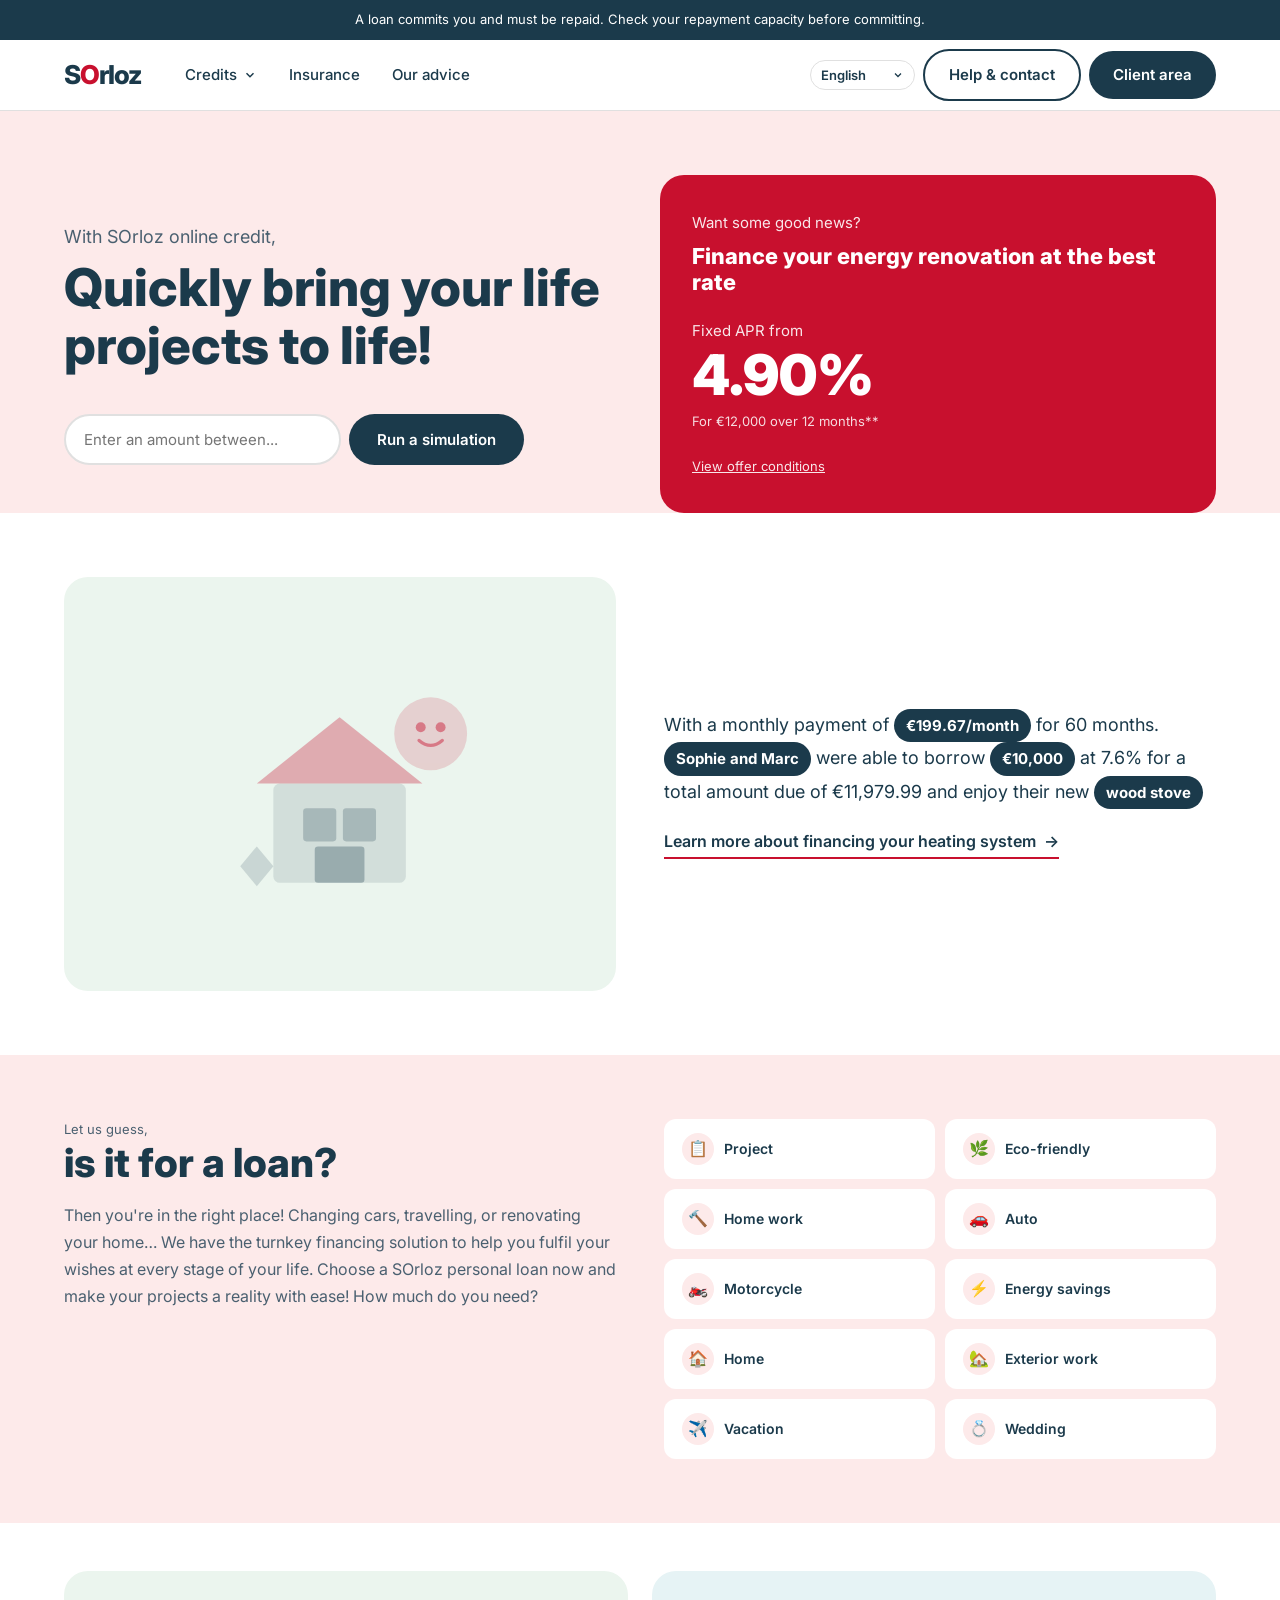
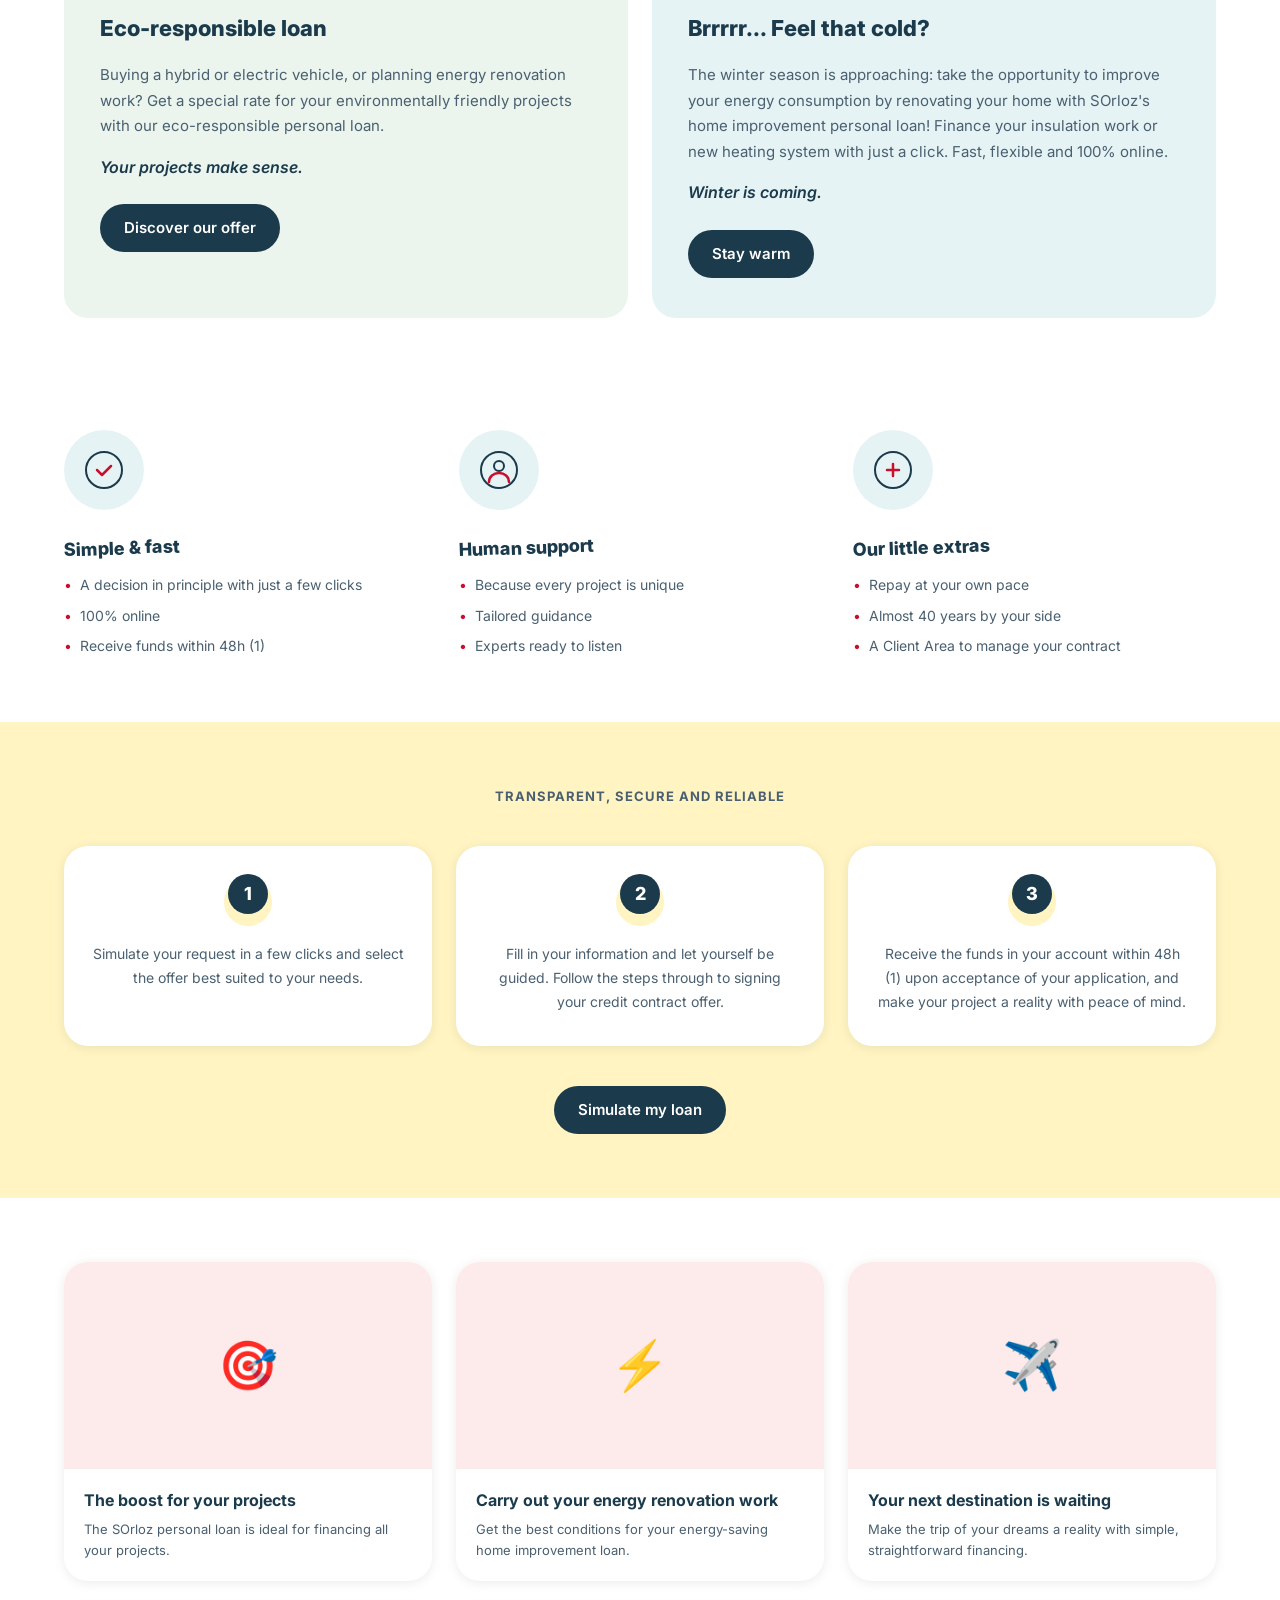
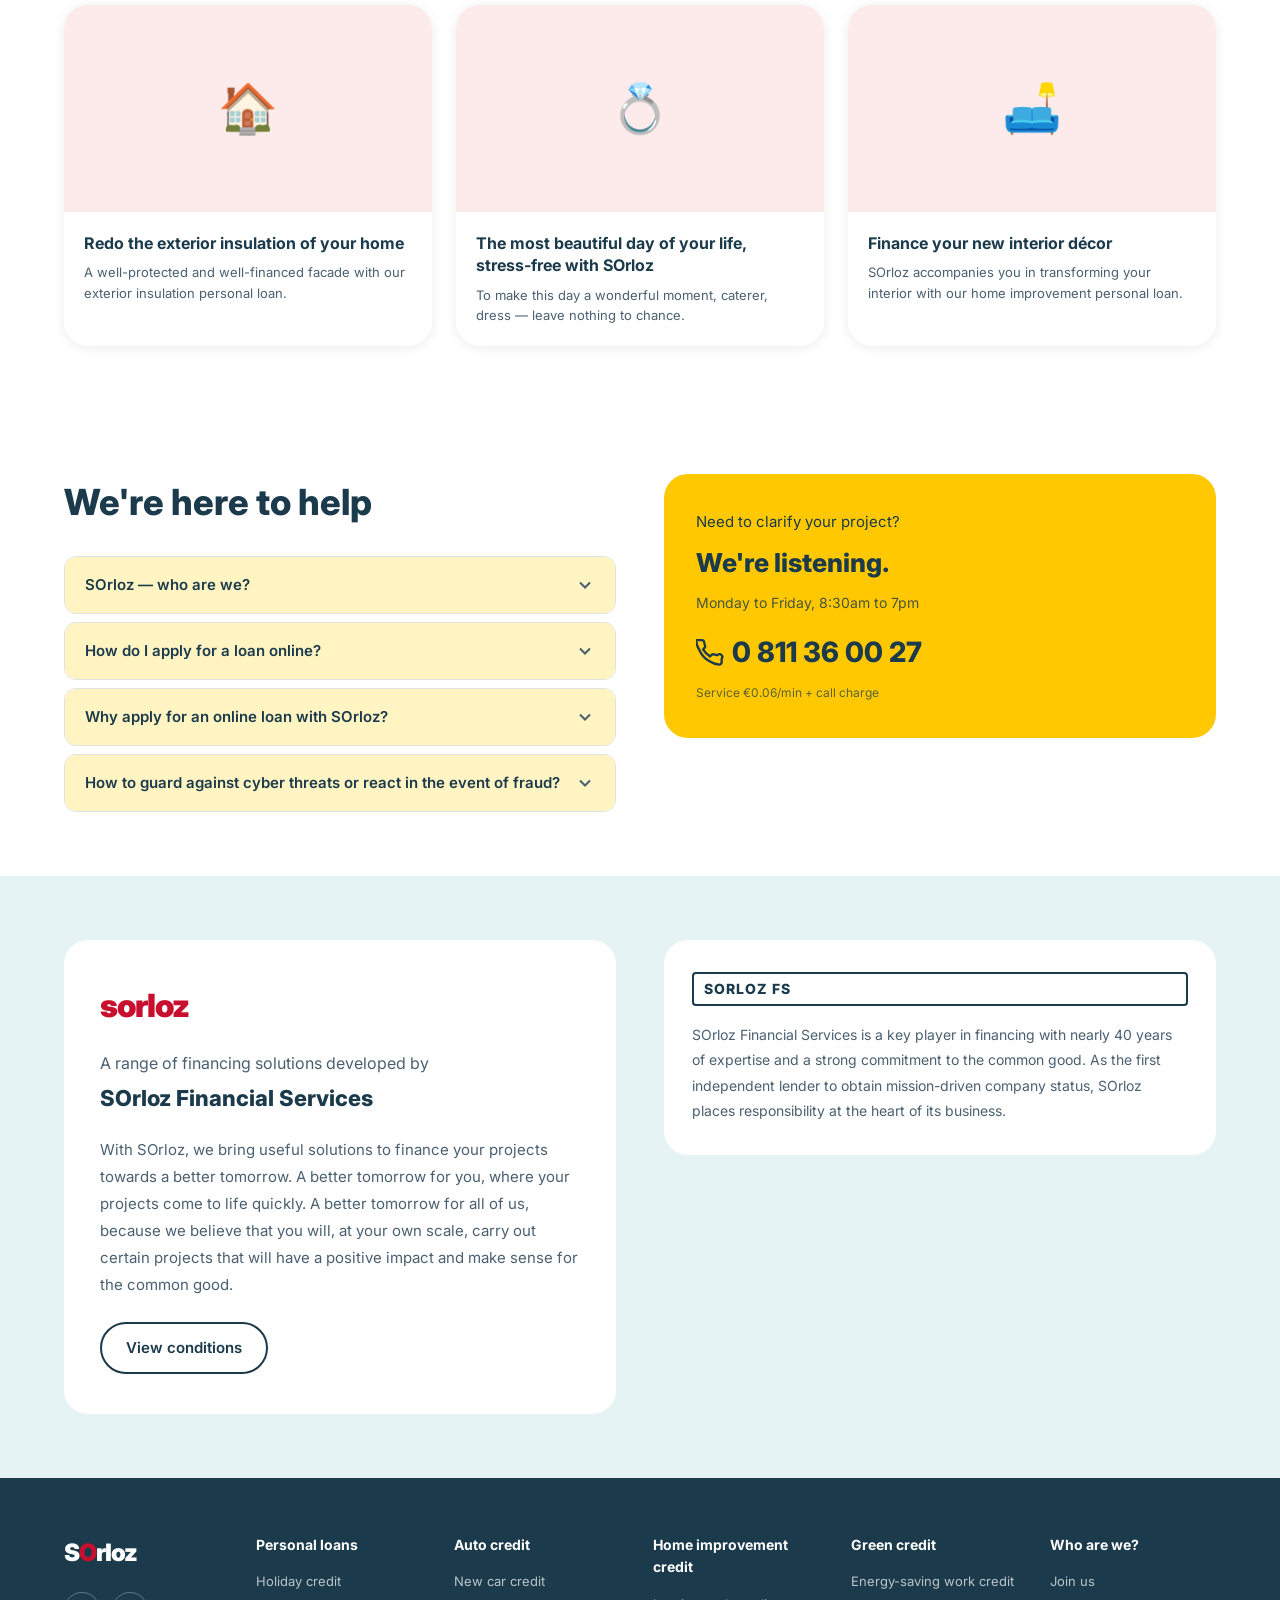
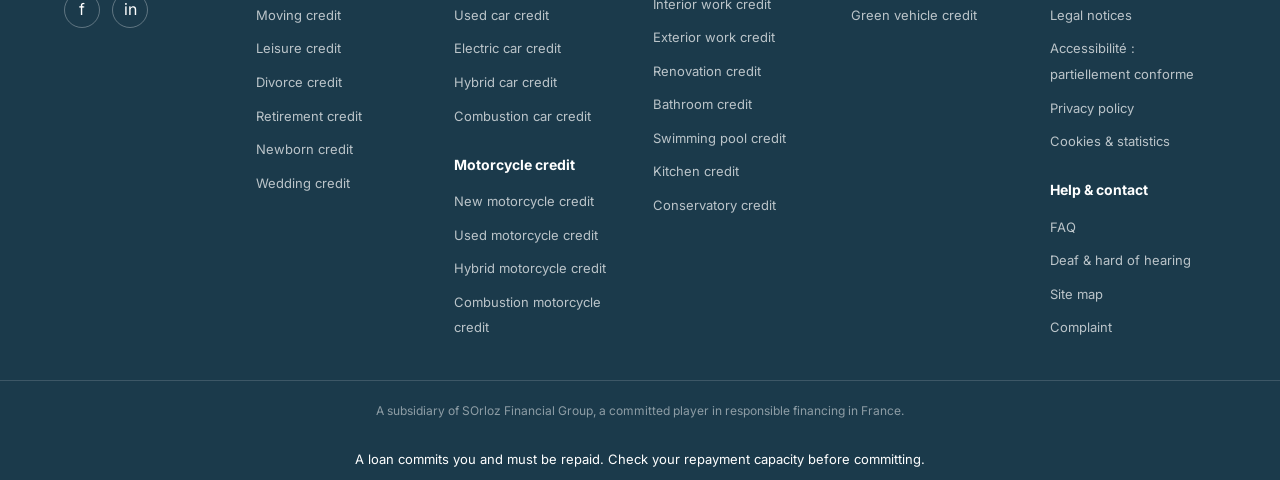
==== commit dab0e469: "fix: footer matches Meia layout - reorganize links - Add "Accessibilité : partiellement conforme" to" ====
--- a/sorloz/index.html
+++ b/sorloz/index.html
@@ -619,16 +619,17 @@
             <ul class="footer-links">
               <li><a href="/infos/qui-sommes-nous" data-i18n="footer.about.join">Nous rejoindre</a></li>
               <li><a href="/infos/mentions-legales" data-i18n="footer.about.legal">Mentions légales</a></li>
+              <li><a href="/infos/accessibilite">Accessibilité : partiellement conforme</a></li>
               <li><a href="/infos/politique-de-confidentialite" data-i18n="footer.about.privacy">Politique de confidentialité</a></li>
               <li><a href="/infos/cookies-et-statistiques" data-i18n="footer.about.cookies">Cookies et statistiques</a></li>
-              <li><a href="/infos/plan-site" data-i18n="footer.about.sitemap">Plan du site</a></li>
-              <li><a href="/faq/faire-une-reclamation" data-i18n="footer.about.complaint">Réclamation</a></li>
             </ul>
             <br>
             <h3 class="footer-col-title" data-i18n="footer.help">Aide et contact</h3>
             <ul class="footer-links">
               <li><a href="/faq" data-i18n="footer.help.faq">Foire aux questions</a></li>
               <li><a href="/infos/service-sourds-et-malentendants" data-i18n="footer.help.deaf">Sourds et malentendants</a></li>
+              <li><a href="/infos/plan-site" data-i18n="footer.about.sitemap">Plan du site</a></li>
+              <li><a href="/faq/faire-une-reclamation" data-i18n="footer.about.complaint">Réclamation</a></li>
             </ul>
           </div>
 
@@ -651,7 +652,7 @@
     <span data-i18n="alert.disclaimer">Un crédit vous engage et doit être remboursé. Vérifiez vos capacités de remboursement avant de vous engager.</span>
   </div>
 
-  <script src="/assets/js/pages.js?v=20260617k"></script>
+  <script src="/assets/js/pages.js?v=20260617p"></script>
   <script src="/assets/js/app.js?v=20260617h"></script>
 </body>
 </html>
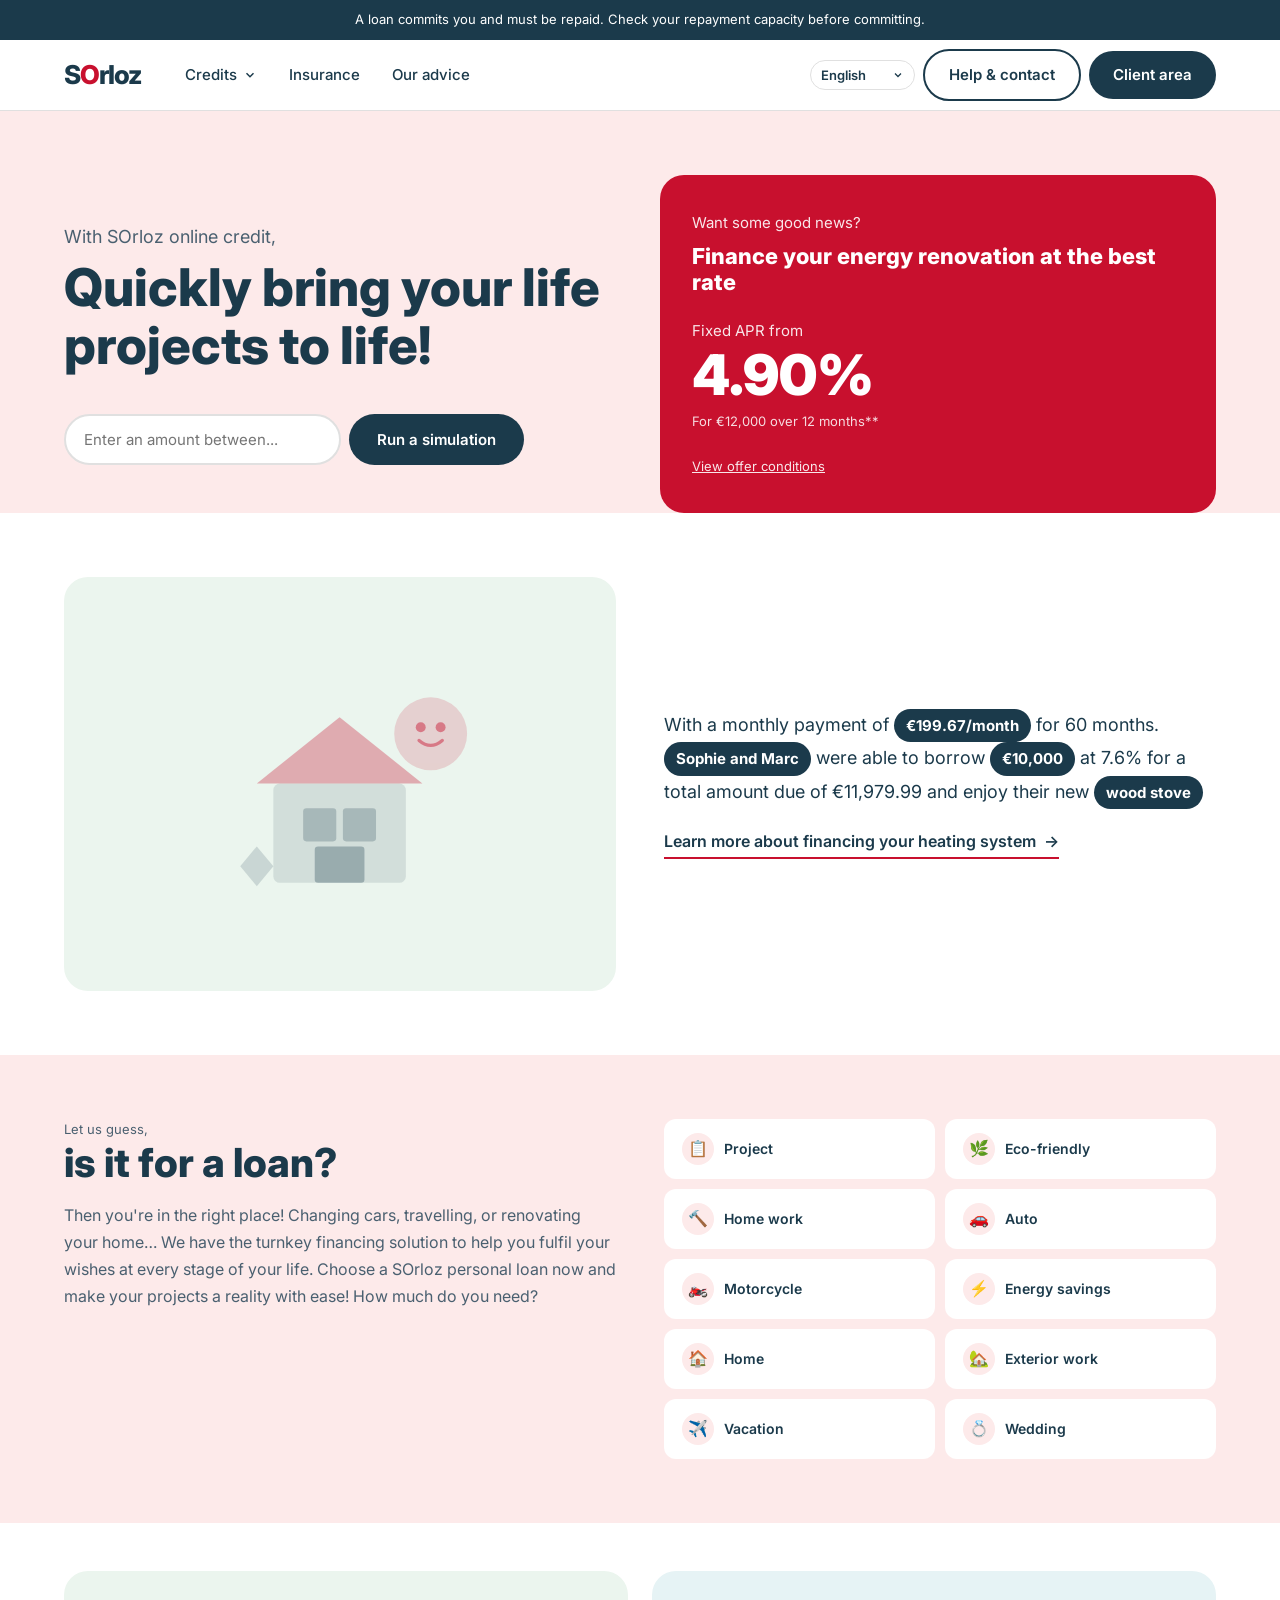
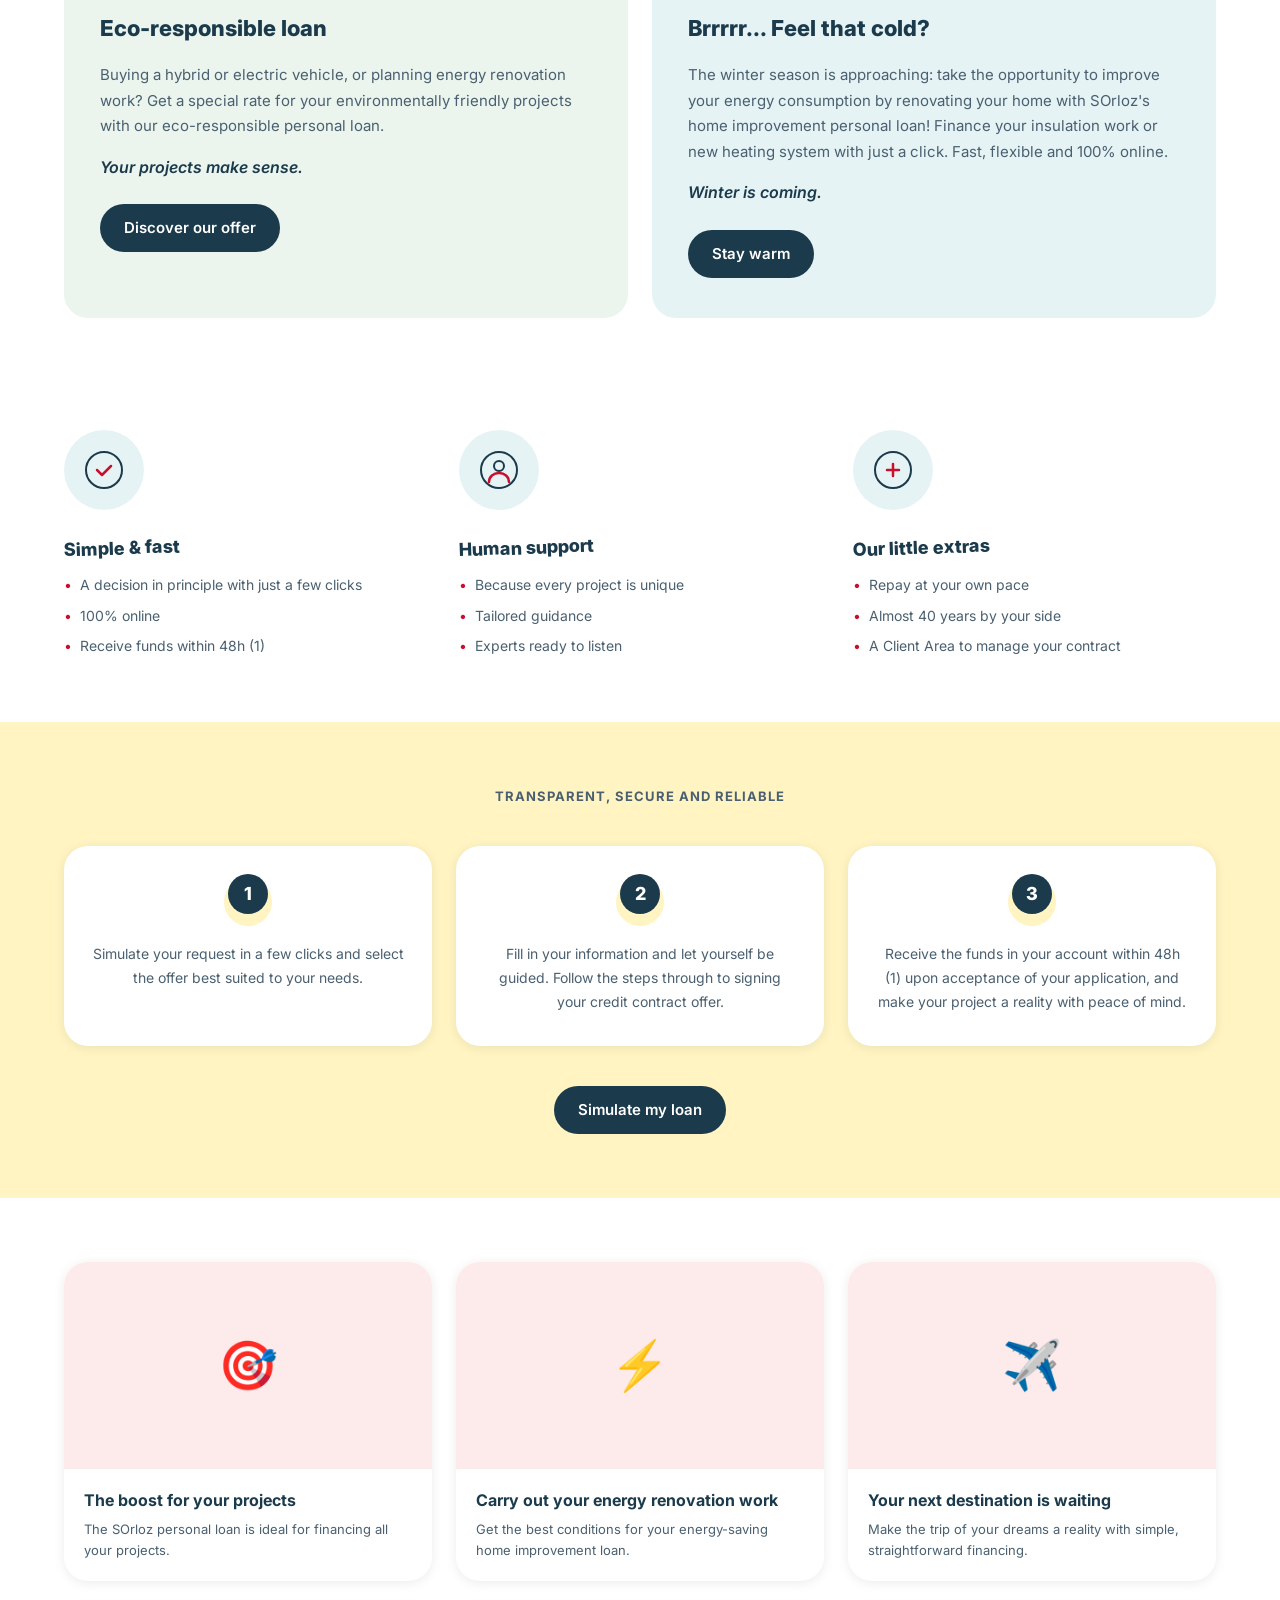
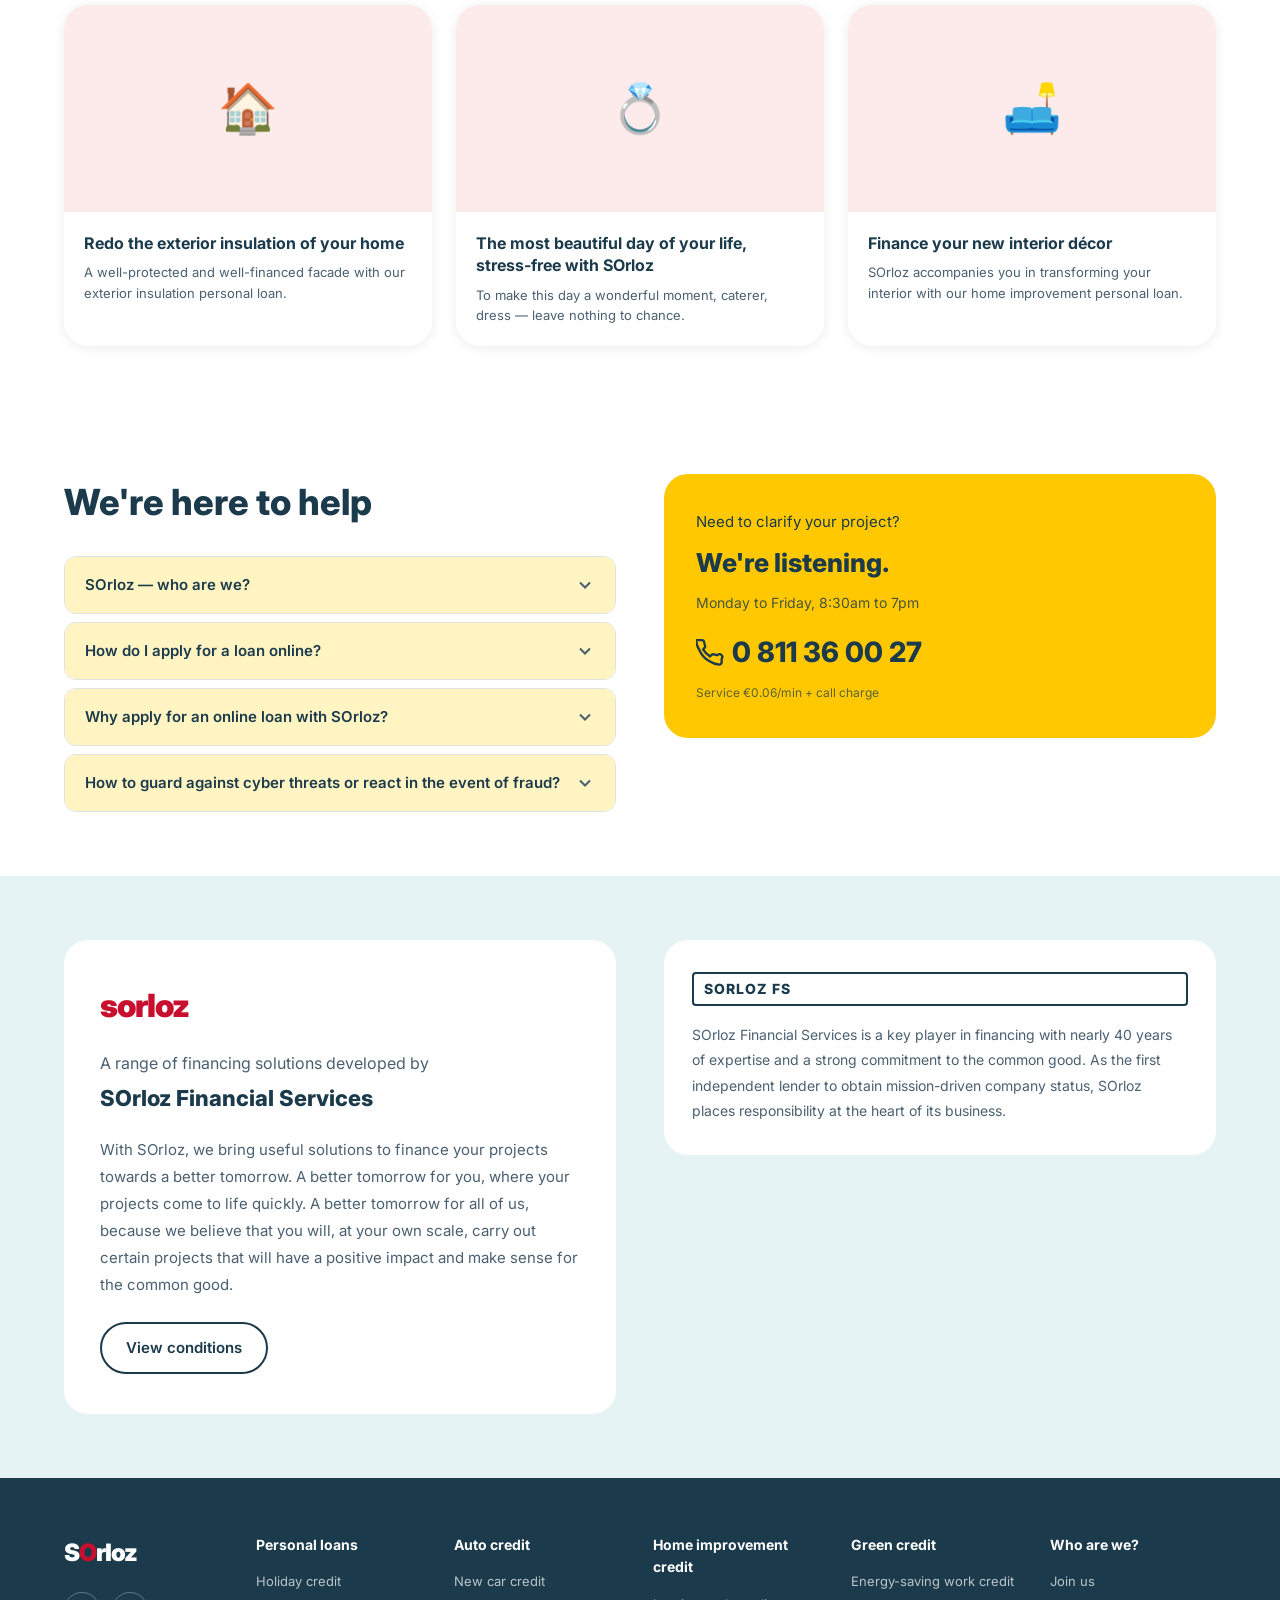
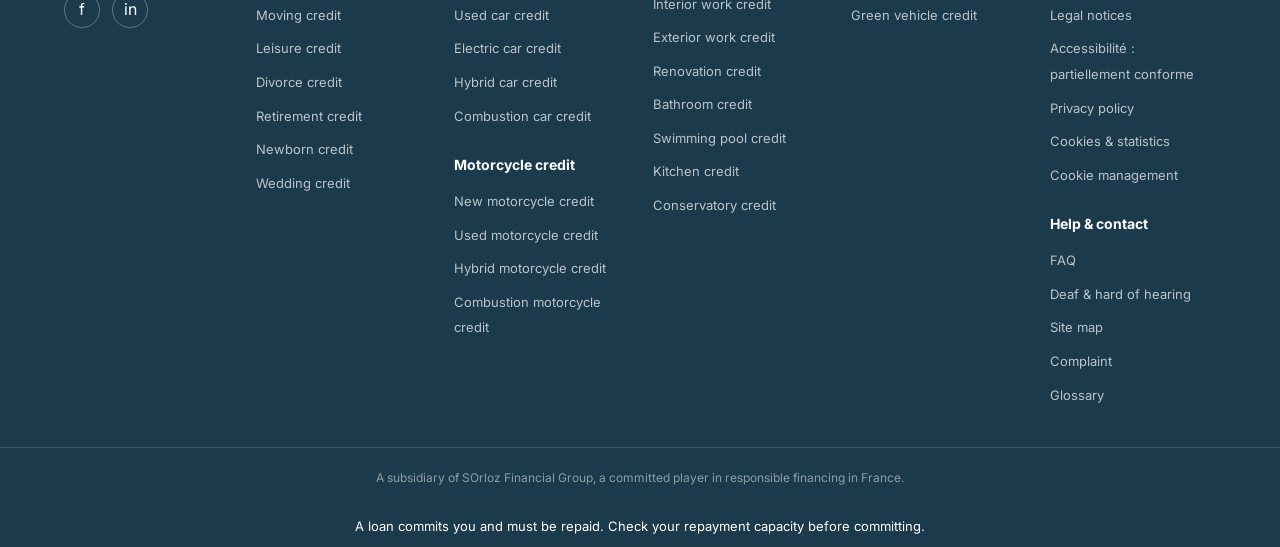
==== commit 8a65fd83: "fix: add missing Gestion des cookies and Lexique footer links to match Meia Co-Authored-By: Claude S" ====
--- a/sorloz/index.html
+++ b/sorloz/index.html
@@ -622,6 +622,7 @@
               <li><a href="/infos/accessibilite">Accessibilité : partiellement conforme</a></li>
               <li><a href="/infos/politique-de-confidentialite" data-i18n="footer.about.privacy">Politique de confidentialité</a></li>
               <li><a href="/infos/cookies-et-statistiques" data-i18n="footer.about.cookies">Cookies et statistiques</a></li>
+              <li><a href="#" data-i18n="footer.about.cookie_mgmt">Gestion des cookies</a></li>
             </ul>
             <br>
             <h3 class="footer-col-title" data-i18n="footer.help">Aide et contact</h3>
@@ -630,6 +631,7 @@
               <li><a href="/infos/service-sourds-et-malentendants" data-i18n="footer.help.deaf">Sourds et malentendants</a></li>
               <li><a href="/infos/plan-site" data-i18n="footer.about.sitemap">Plan du site</a></li>
               <li><a href="/faq/faire-une-reclamation" data-i18n="footer.about.complaint">Réclamation</a></li>
+              <li><a href="/infos/lexique" data-i18n="footer.about.lexicon">Lexique</a></li>
             </ul>
           </div>
 
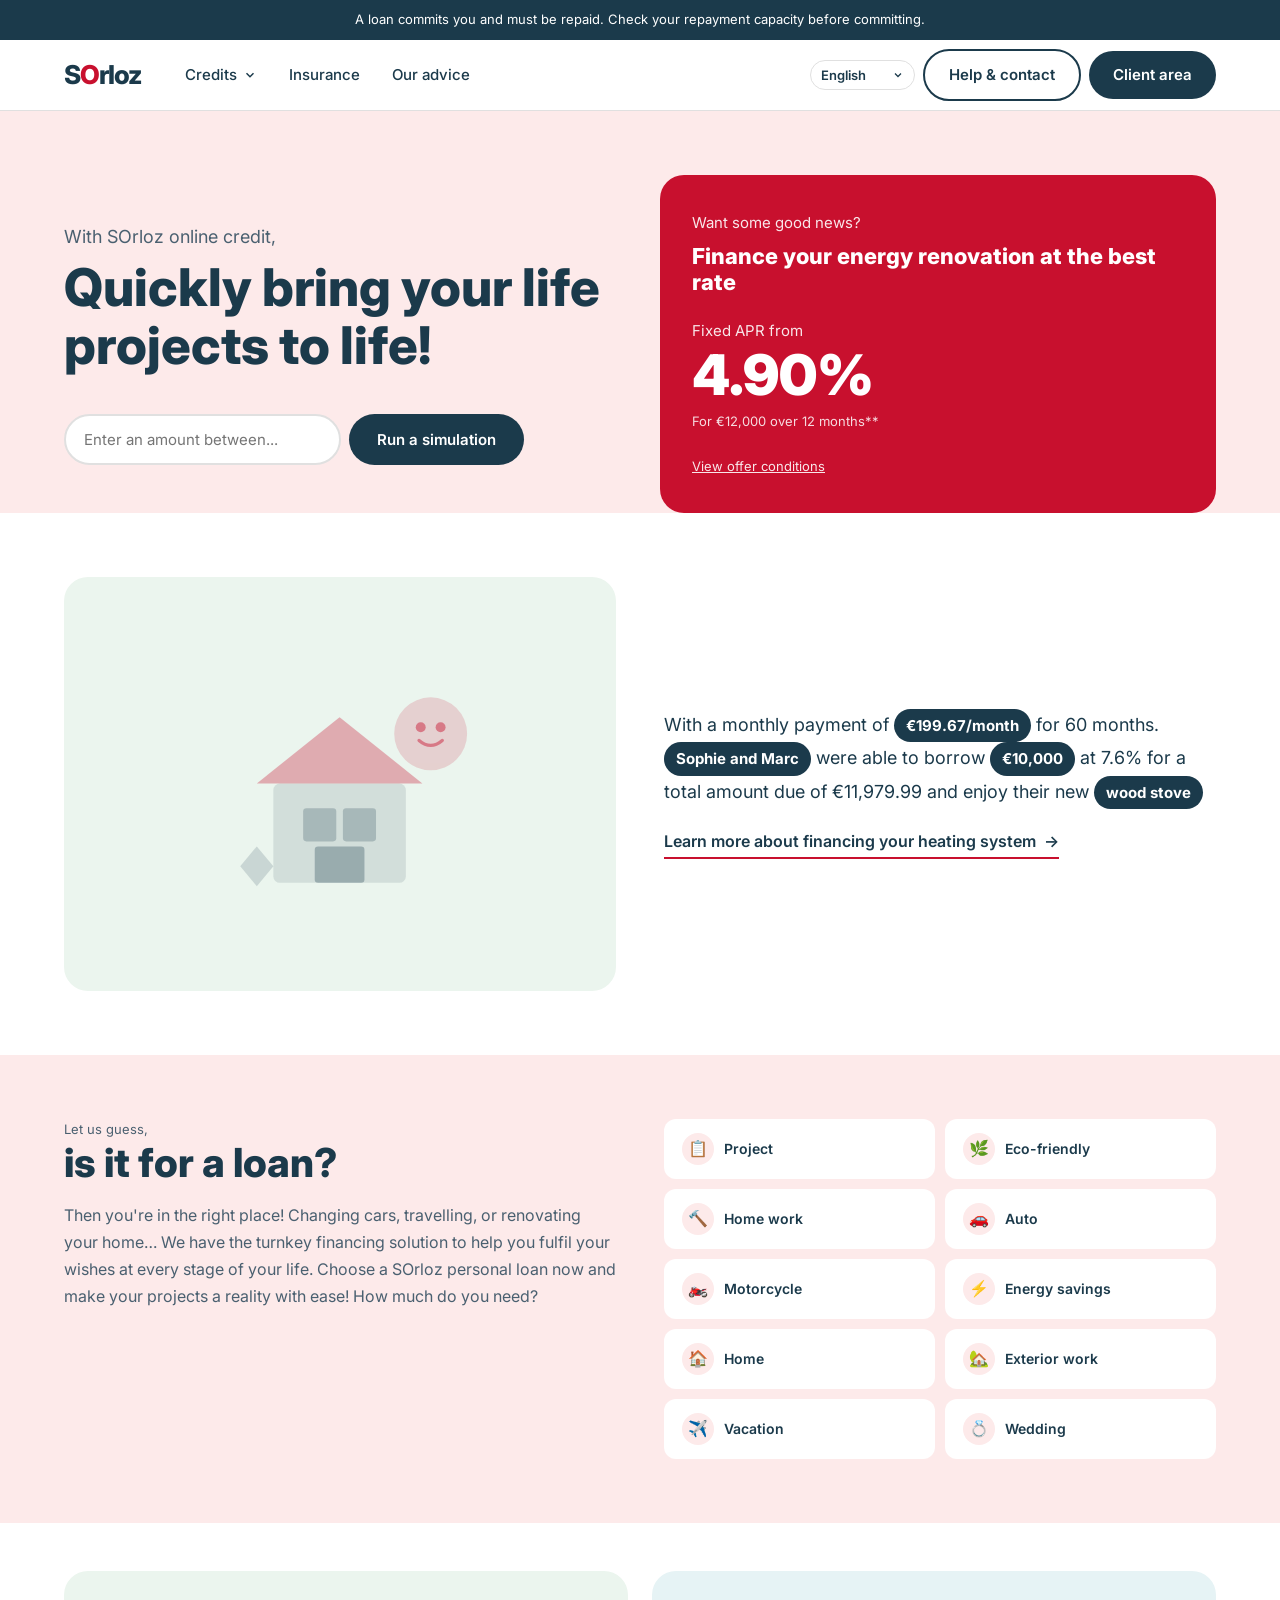
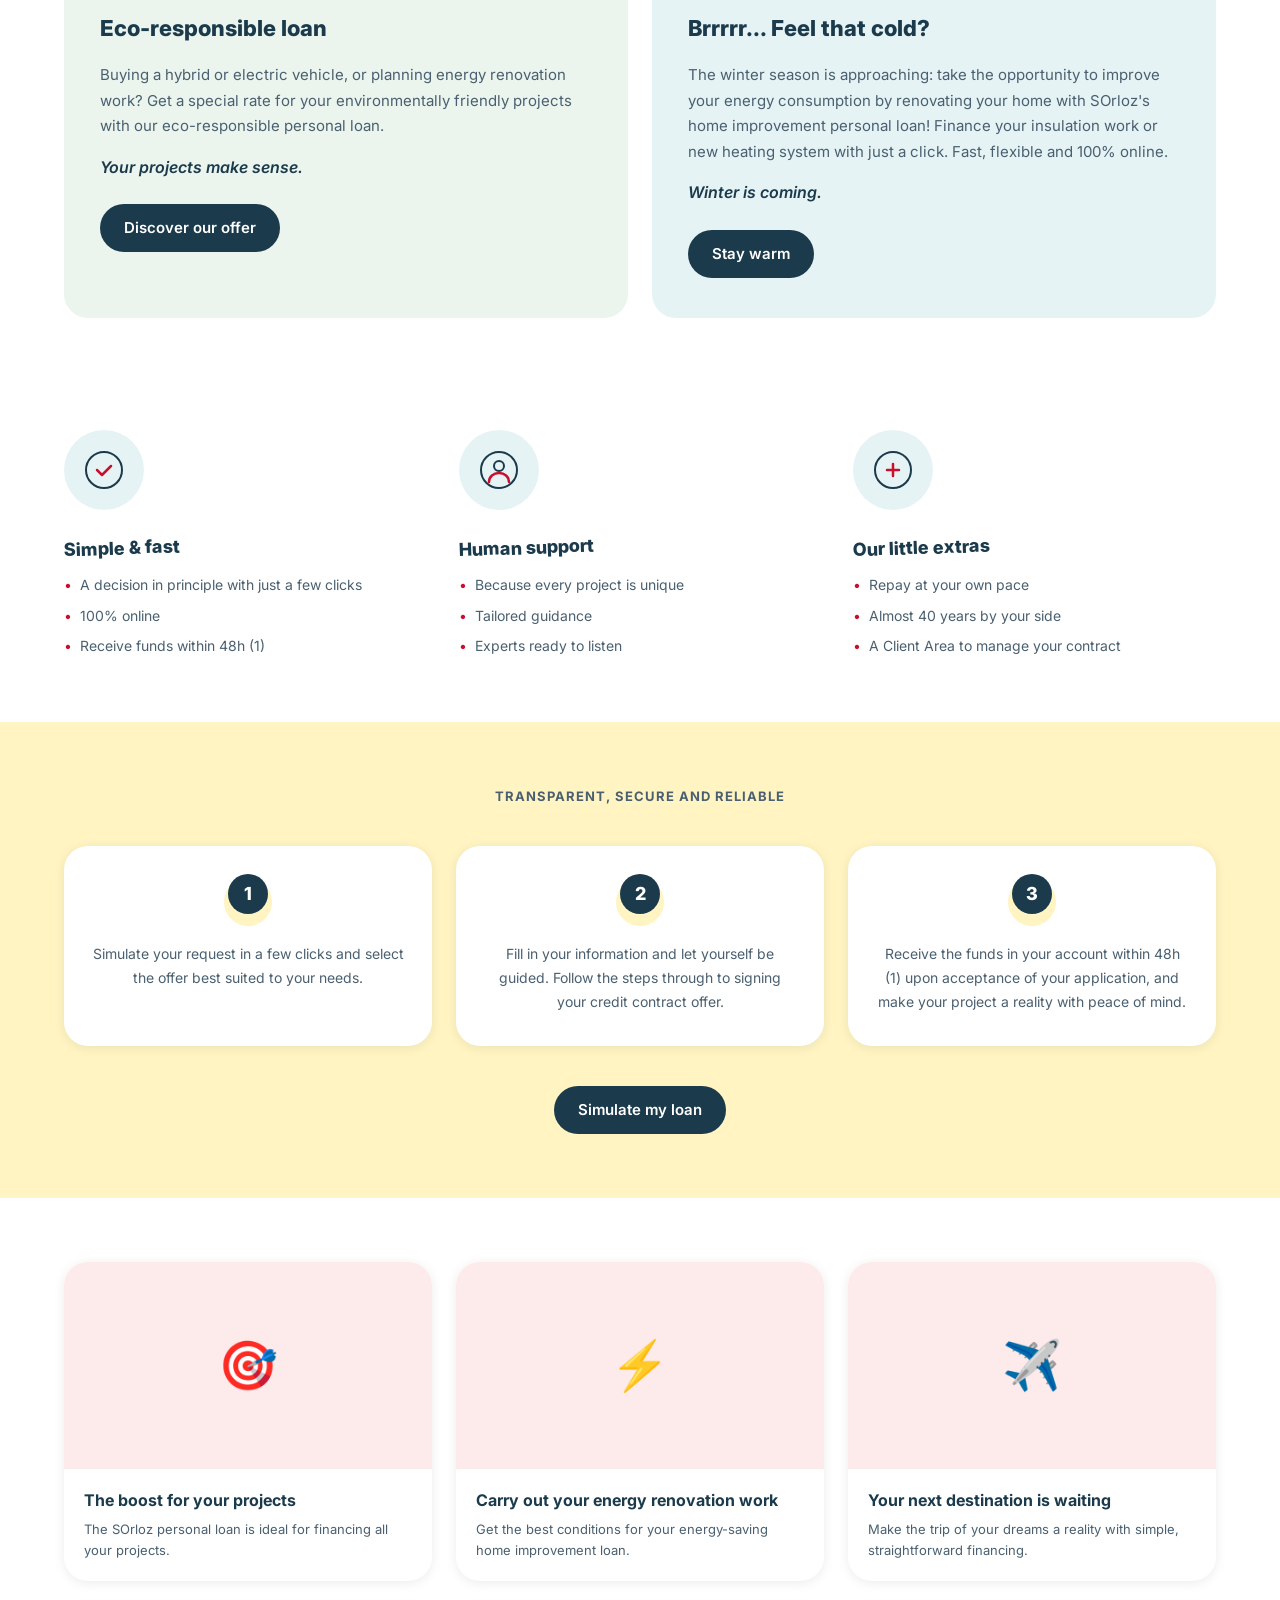
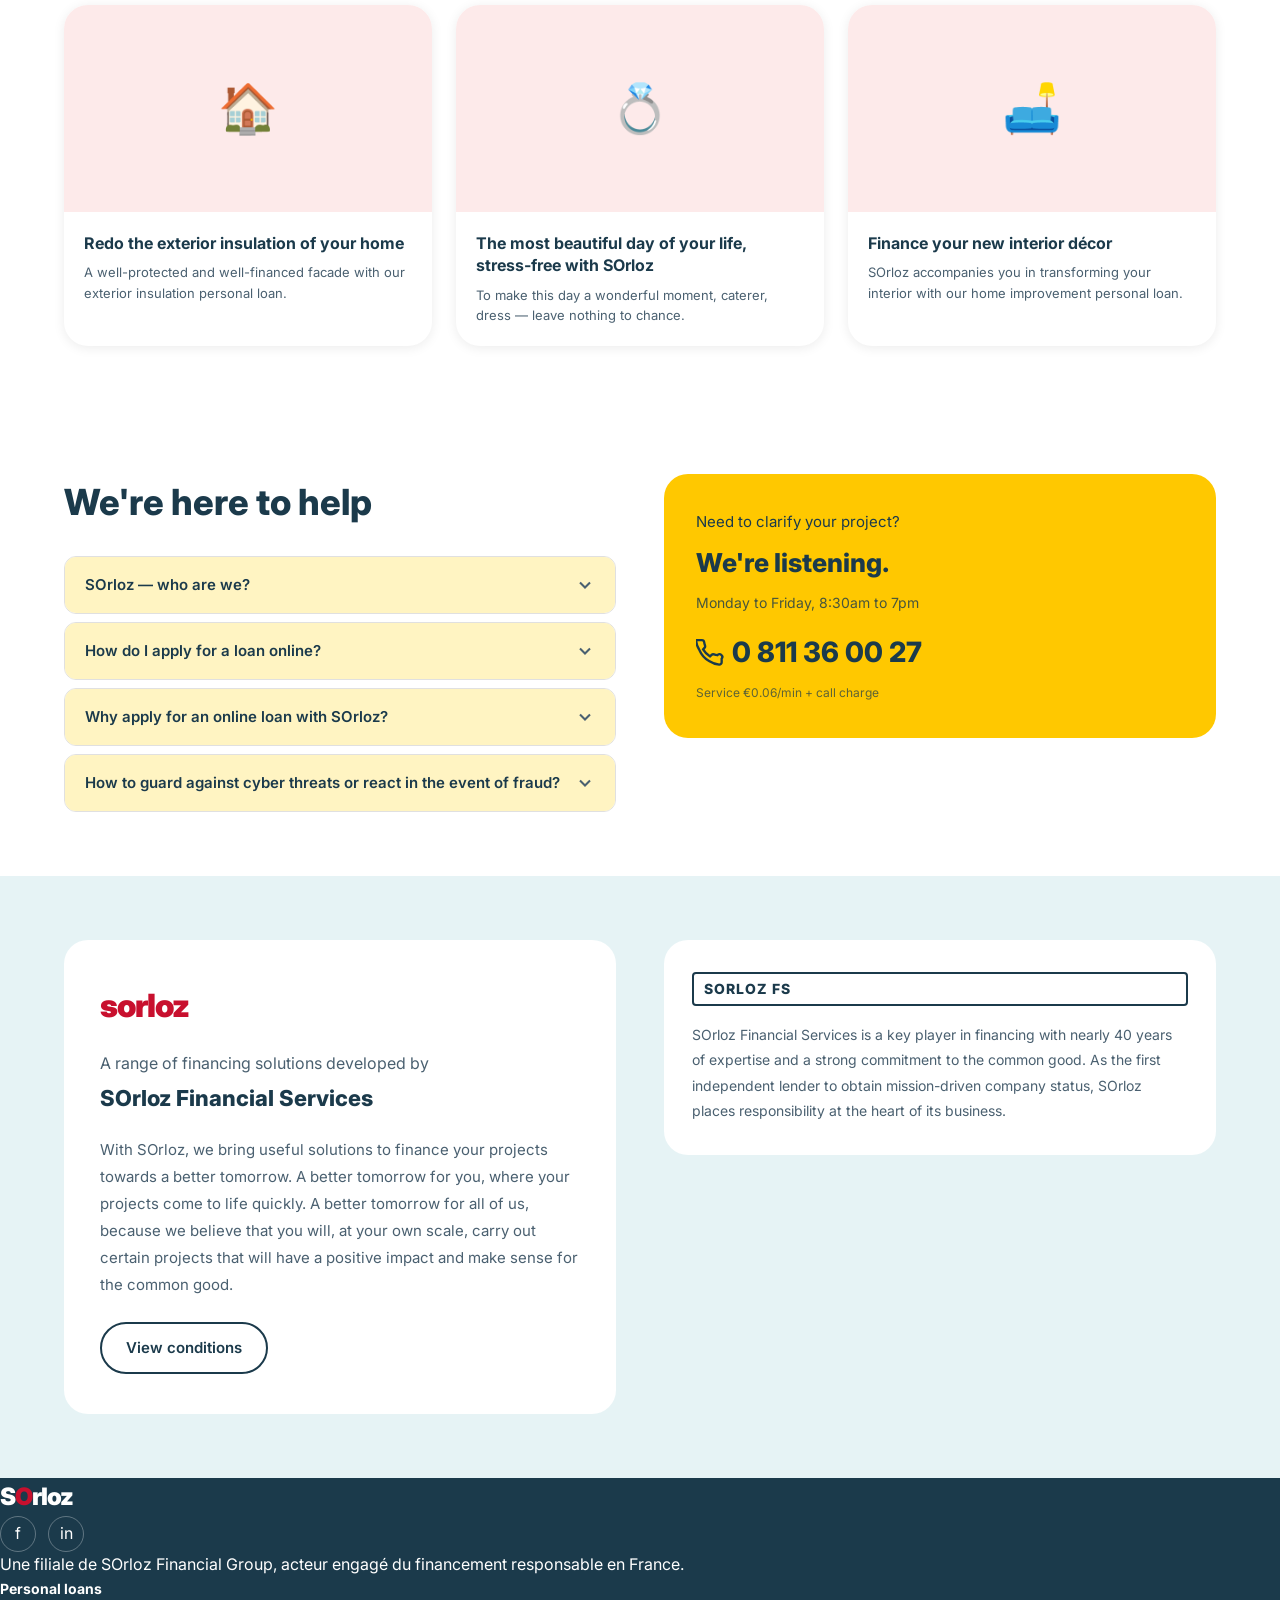
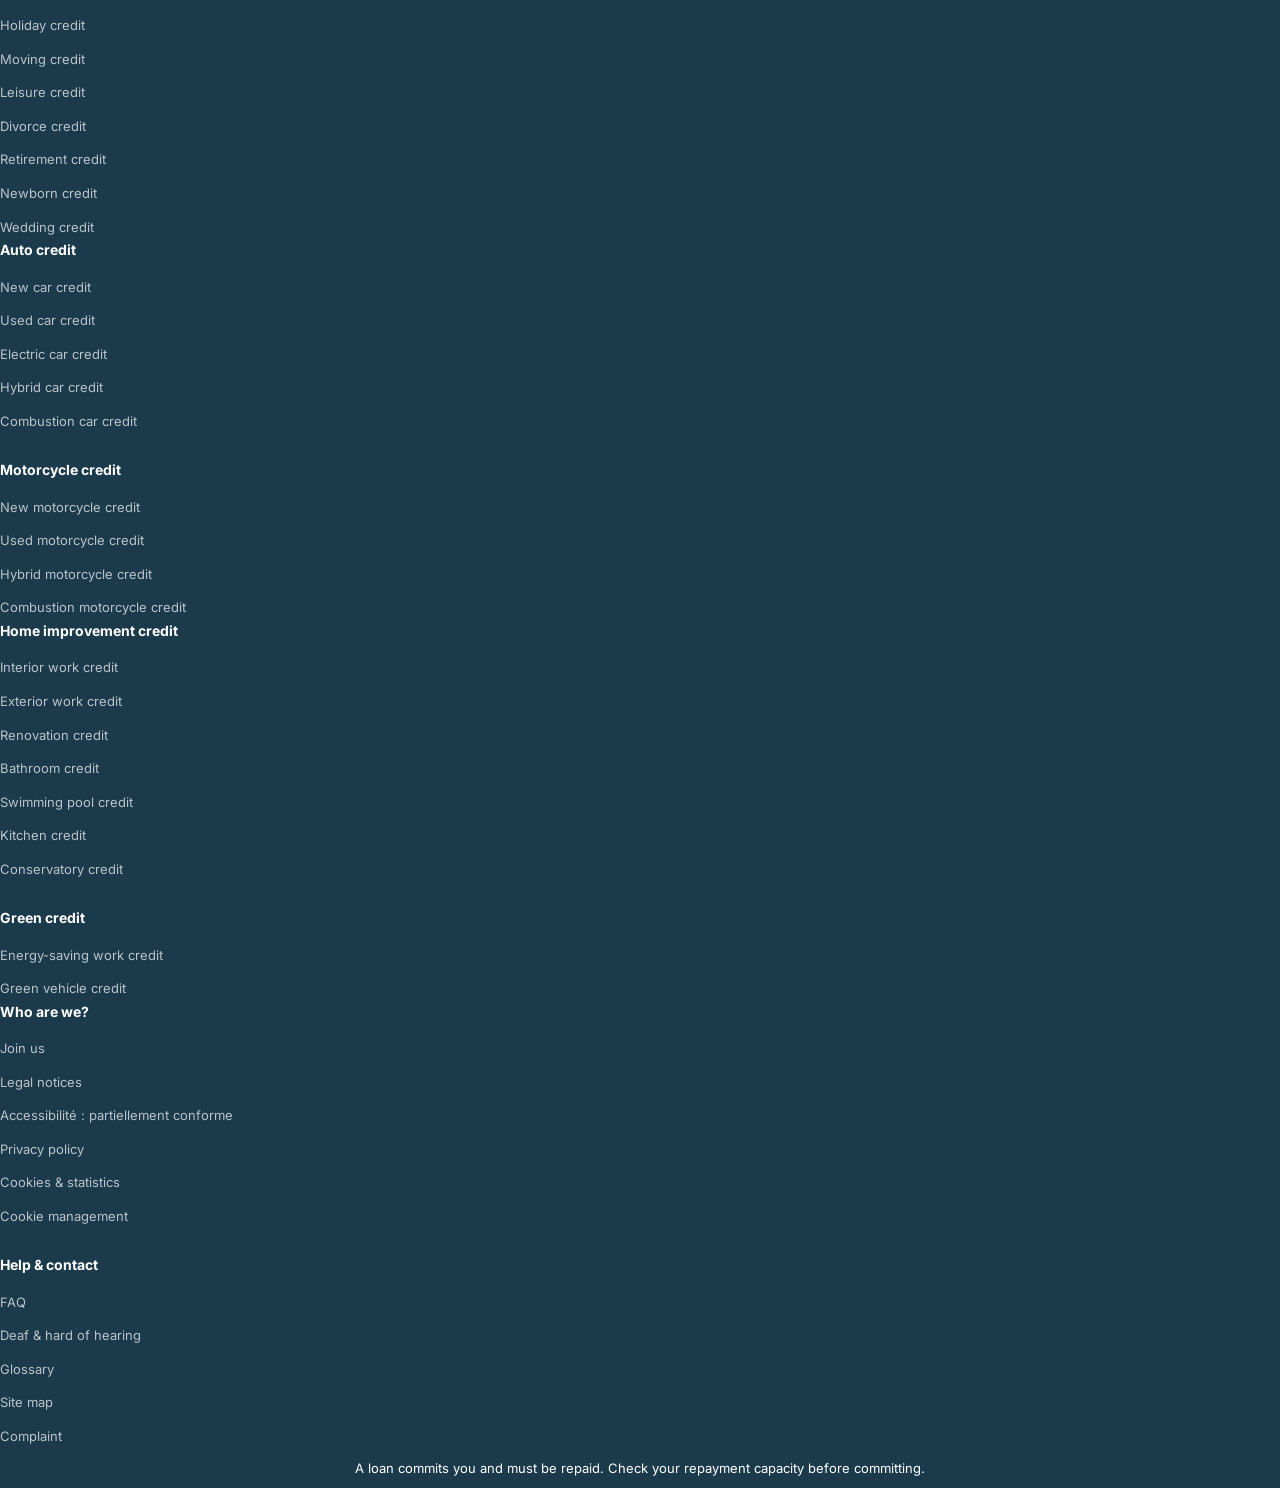
==== commit 3463946f: "fix: footer layout matches Meia - dark sidebar left + light blue content right Restructured footer t" ====
--- a/sorloz/index.html
+++ b/sorloz/index.html
@@ -8,7 +8,7 @@
   <link rel="preconnect" href="https://fonts.googleapis.com">
   <link rel="preconnect" href="https://fonts.gstatic.com" crossorigin>
   <link href="https://fonts.googleapis.com/css2?family=Inter:wght@400;500;600;700;800;900&display=swap" rel="stylesheet">
-  <link rel="stylesheet" href="/assets/css/style.css?v=20260615d">
+  <link rel="stylesheet" href="/assets/css/style.css?v=20260617f">
 </head>
 <body>
 
@@ -548,18 +548,21 @@
 
   <!-- ─── Footer ────────────────────────────────────────────────────────────── -->
   <footer class="site-footer" aria-label="Pied de page">
-
-    <div class="footer-main">
-      <div class="container">
-        <div class="footer-grid">
-
-          <div class="footer-brand-col">
-            <a href="/" class="footer-logo" aria-label="SOrloz - Accueil">S<span>O</span>rloz</a>
-            <div class="footer-social" aria-label="Réseaux sociaux">
-              <a href="#" class="social-link" aria-label="Facebook">f</a>
-              <a href="#" class="social-link" aria-label="LinkedIn">in</a>
-            </div>
-          </div>
+    <div class="footer-wrap">
+
+      <div class="footer-side">
+        <a href="/" class="footer-logo" aria-label="SOrloz - Accueil">S<span>O</span>rloz</a>
+        <div class="footer-social" aria-label="Réseaux sociaux">
+          <a href="#" class="social-link" aria-label="Facebook">f</a>
+          <a href="#" class="social-link" aria-label="LinkedIn">in</a>
+        </div>
+        <div class="footer-corporate">
+          <p>Une filiale de SOrloz Financial Group, acteur engagé du financement responsable en France.</p>
+        </div>
+      </div>
+
+      <div class="footer-content">
+        <div class="footer-columns">
 
           <div class="footer-col">
             <h3 class="footer-col-title" data-i18n="footer.personal">Prêts personnels</h3>
@@ -604,12 +607,10 @@
               <li><a href="/prets-personnels/credit-travaux/credit-cuisine" data-i18n="footer.work.kitchen">Crédit cuisine</a></li>
               <li><a href="/prets-personnels/credit-travaux/credit-veranda" data-i18n="footer.work.veranda">Crédit véranda</a></li>
             </ul>
-          </div>
-
-          <div class="footer-col">
+            <br>
             <h3 class="footer-col-title" data-i18n="footer.green">Crédit vert</h3>
             <ul class="footer-links">
-              <li><a href="/prets-personnels/credit-economie-energie" data-i18n="footer.green.energy">Crédit économie d'énergie</a></li>
+              <li><a href="/prets-personnels/credit-economie-energie" data-i18n="footer.green.energy">Crédit travaux économie d'énergie</a></li>
               <li><a href="/prets-personnels/credit-vehicule-vert" data-i18n="footer.green.vehicle">Crédit véhicule vert</a></li>
             </ul>
           </div>
@@ -629,22 +630,15 @@
             <ul class="footer-links">
               <li><a href="/faq" data-i18n="footer.help.faq">Foire aux questions</a></li>
               <li><a href="/infos/service-sourds-et-malentendants" data-i18n="footer.help.deaf">Sourds et malentendants</a></li>
+              <li><a href="/infos/lexique" data-i18n="footer.about.lexicon">Lexique</a></li>
               <li><a href="/infos/plan-site" data-i18n="footer.about.sitemap">Plan du site</a></li>
               <li><a href="/faq/faire-une-reclamation" data-i18n="footer.about.complaint">Réclamation</a></li>
-              <li><a href="/infos/lexique" data-i18n="footer.about.lexicon">Lexique</a></li>
-            </ul>
-          </div>
-
-        </div>
-      </div>
-    </div>
-
-    <div class="footer-bottom">
-      <div class="container">
-        <p class="footer-legal" data-i18n="footer.legal">
-          Une filiale de SOrloz Financial Group, acteur engagé du financement responsable en France.
-        </p>
-      </div>
+            </ul>
+          </div>
+
+        </div>
+      </div>
+
     </div>
 
   </footer>
